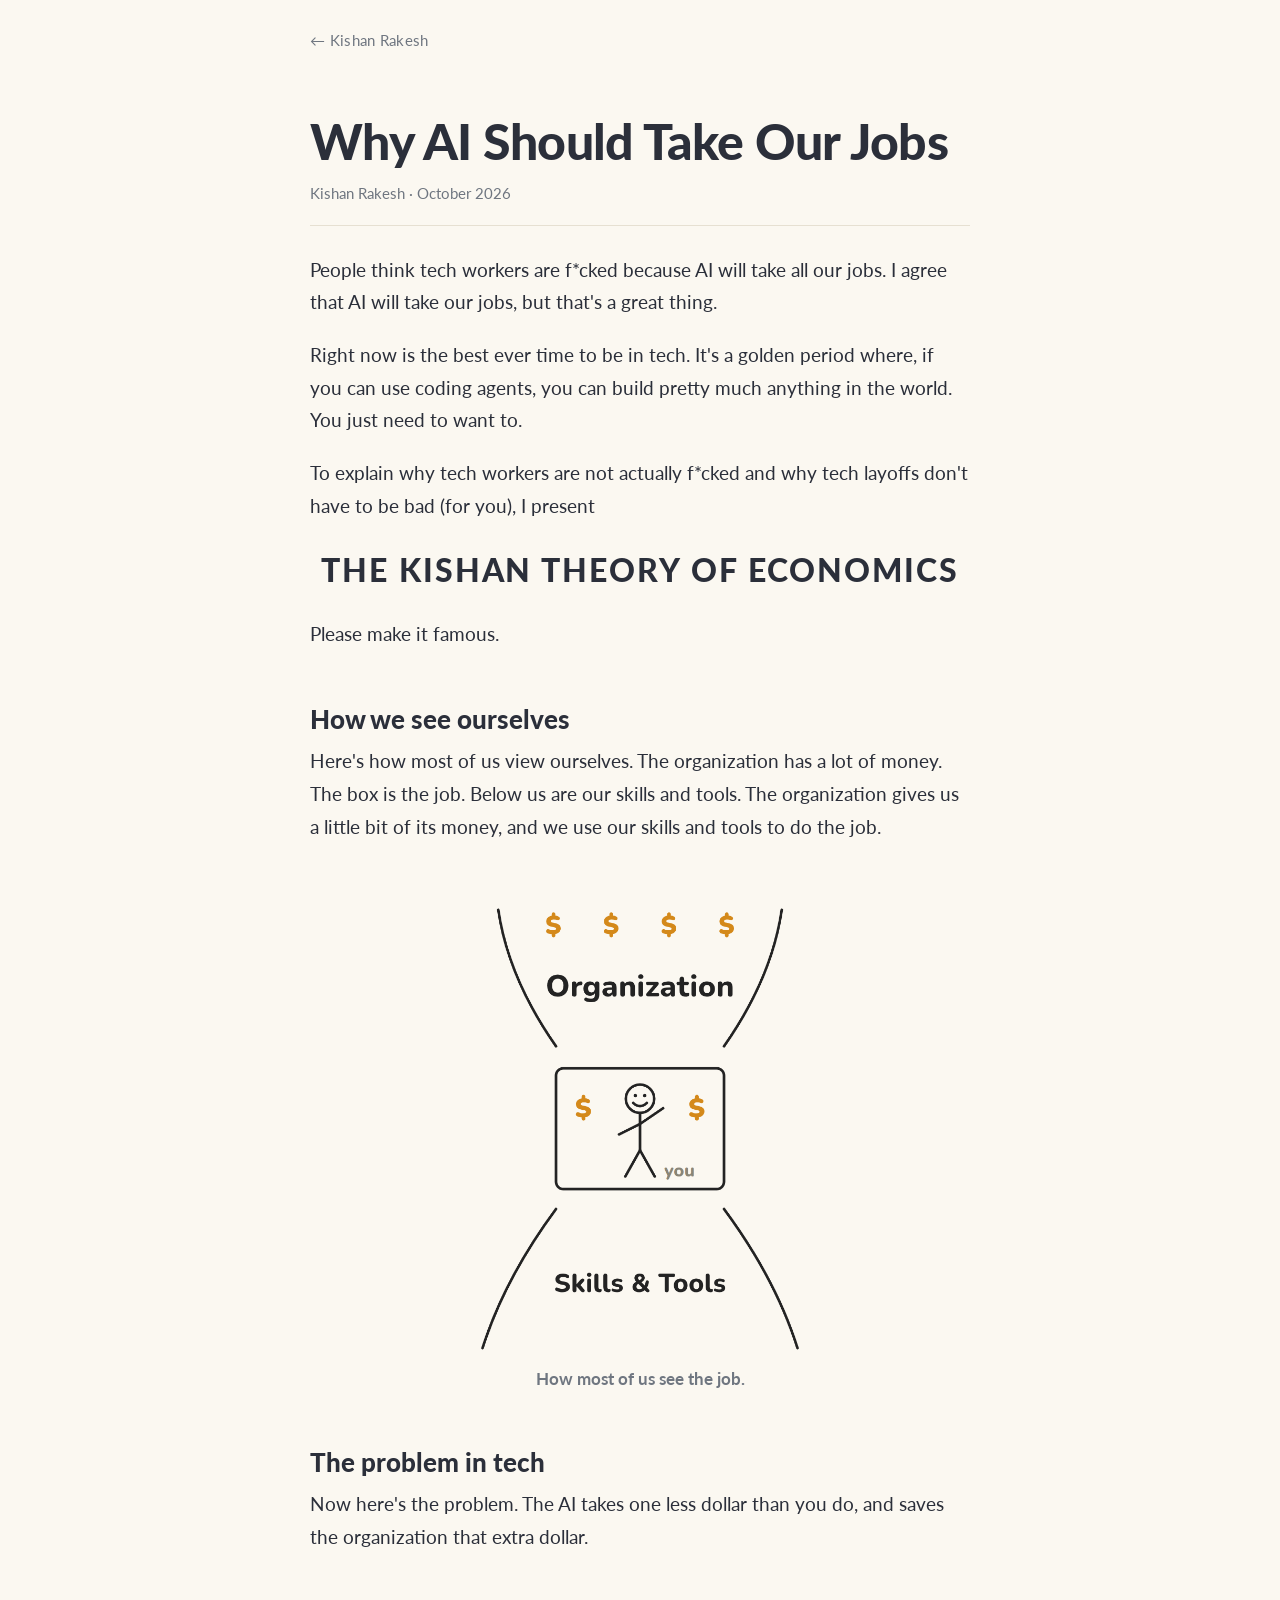
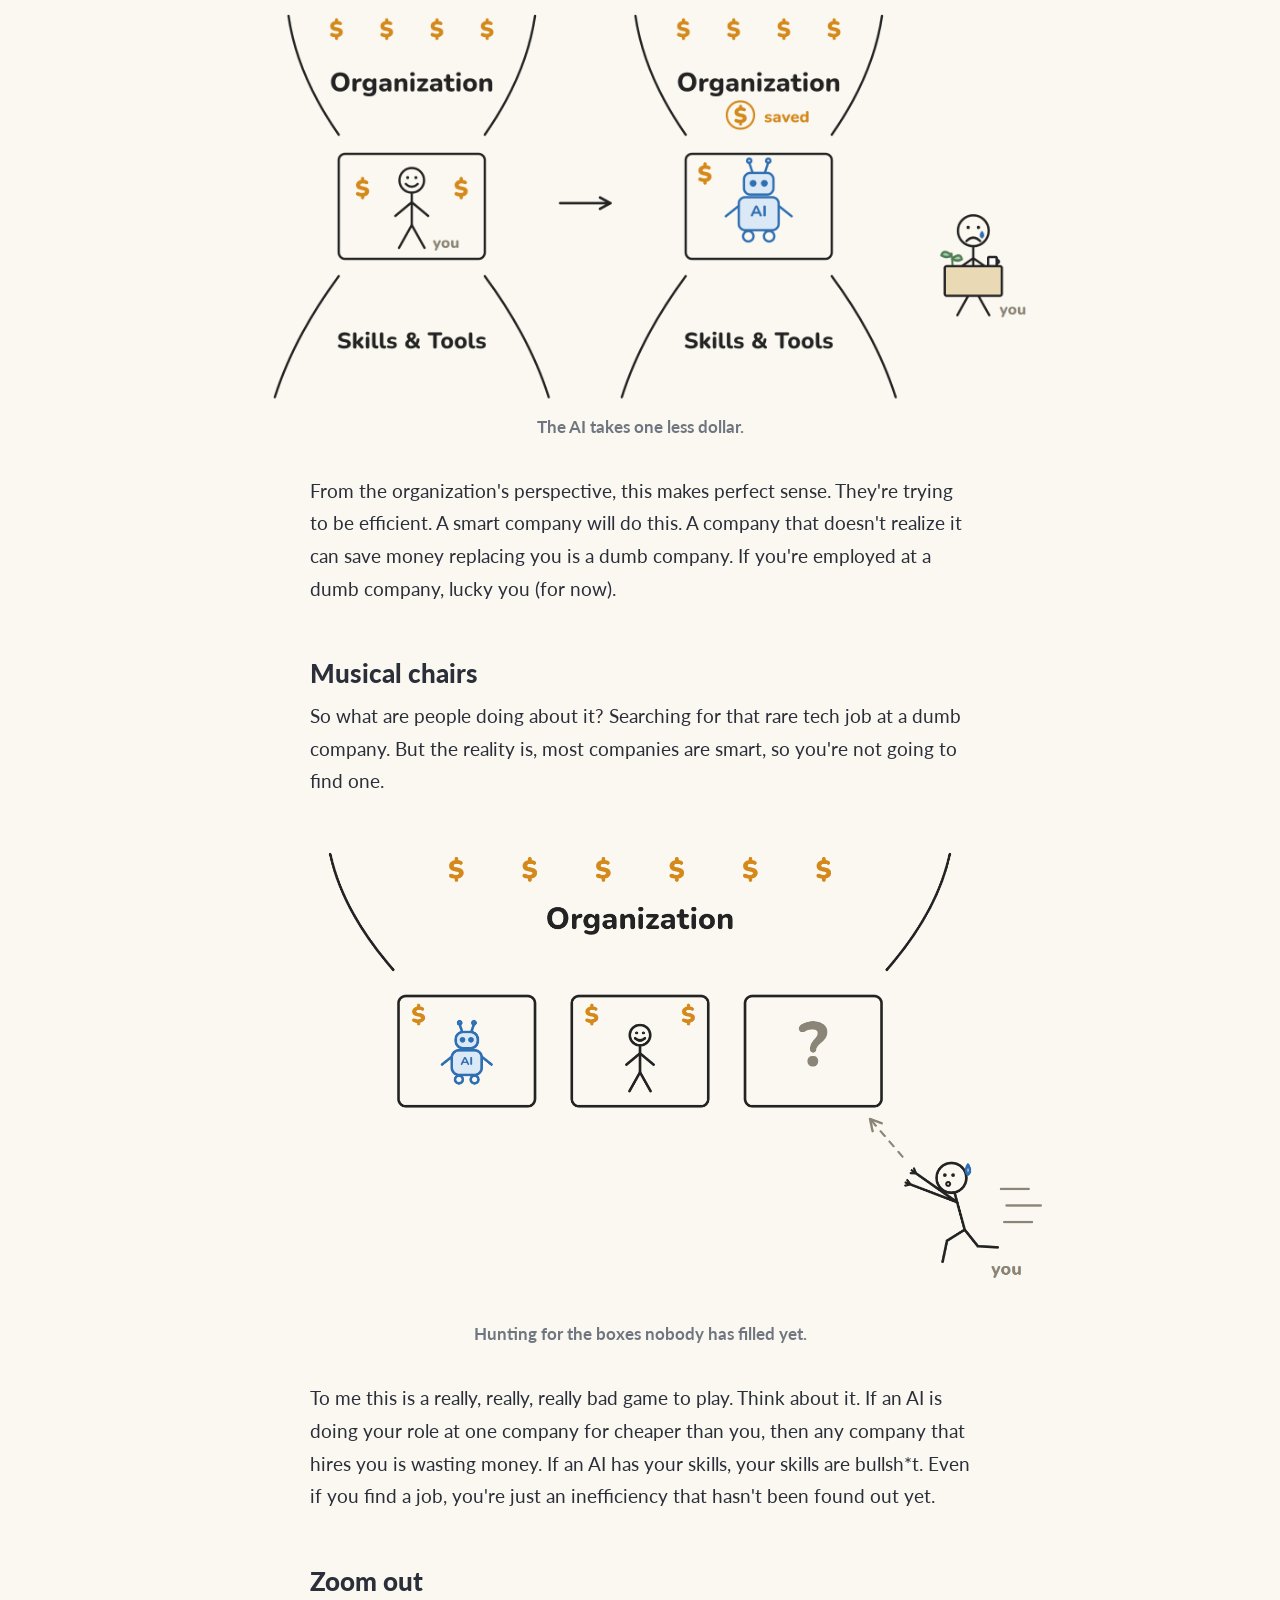
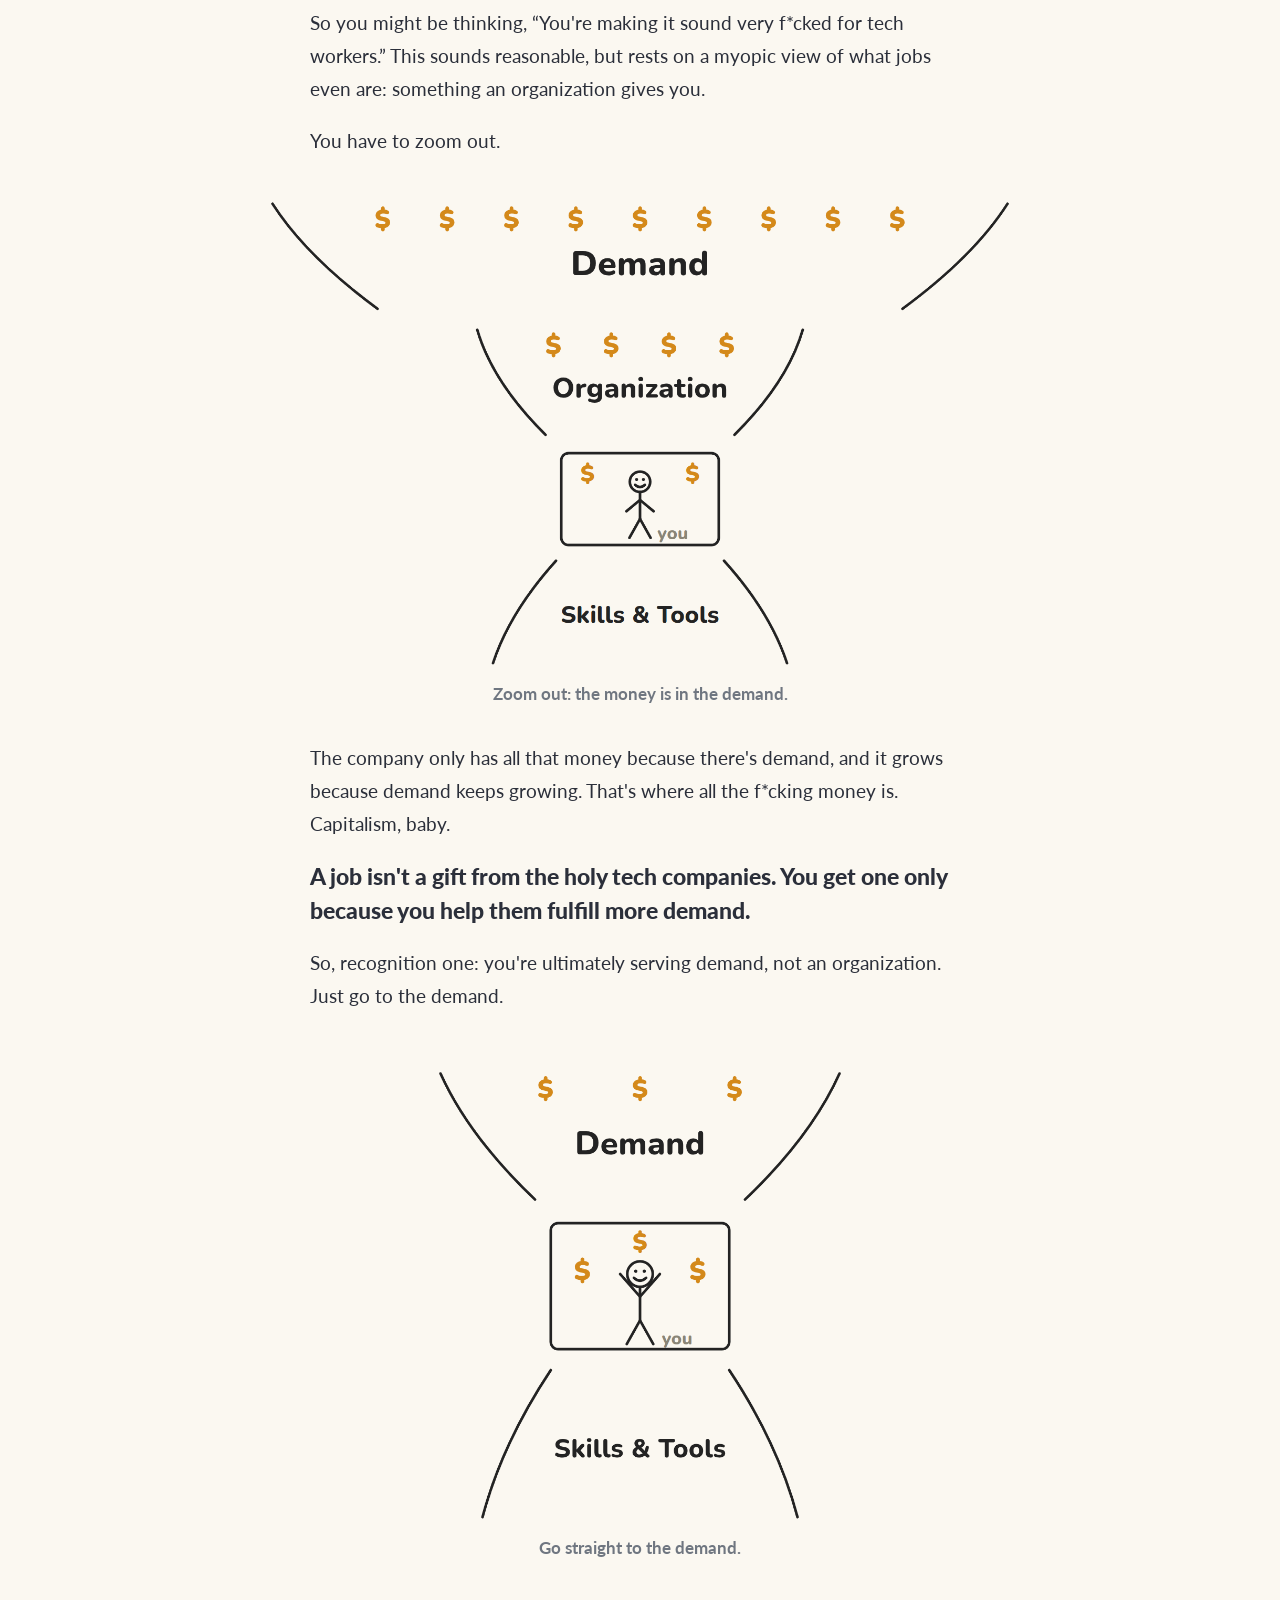
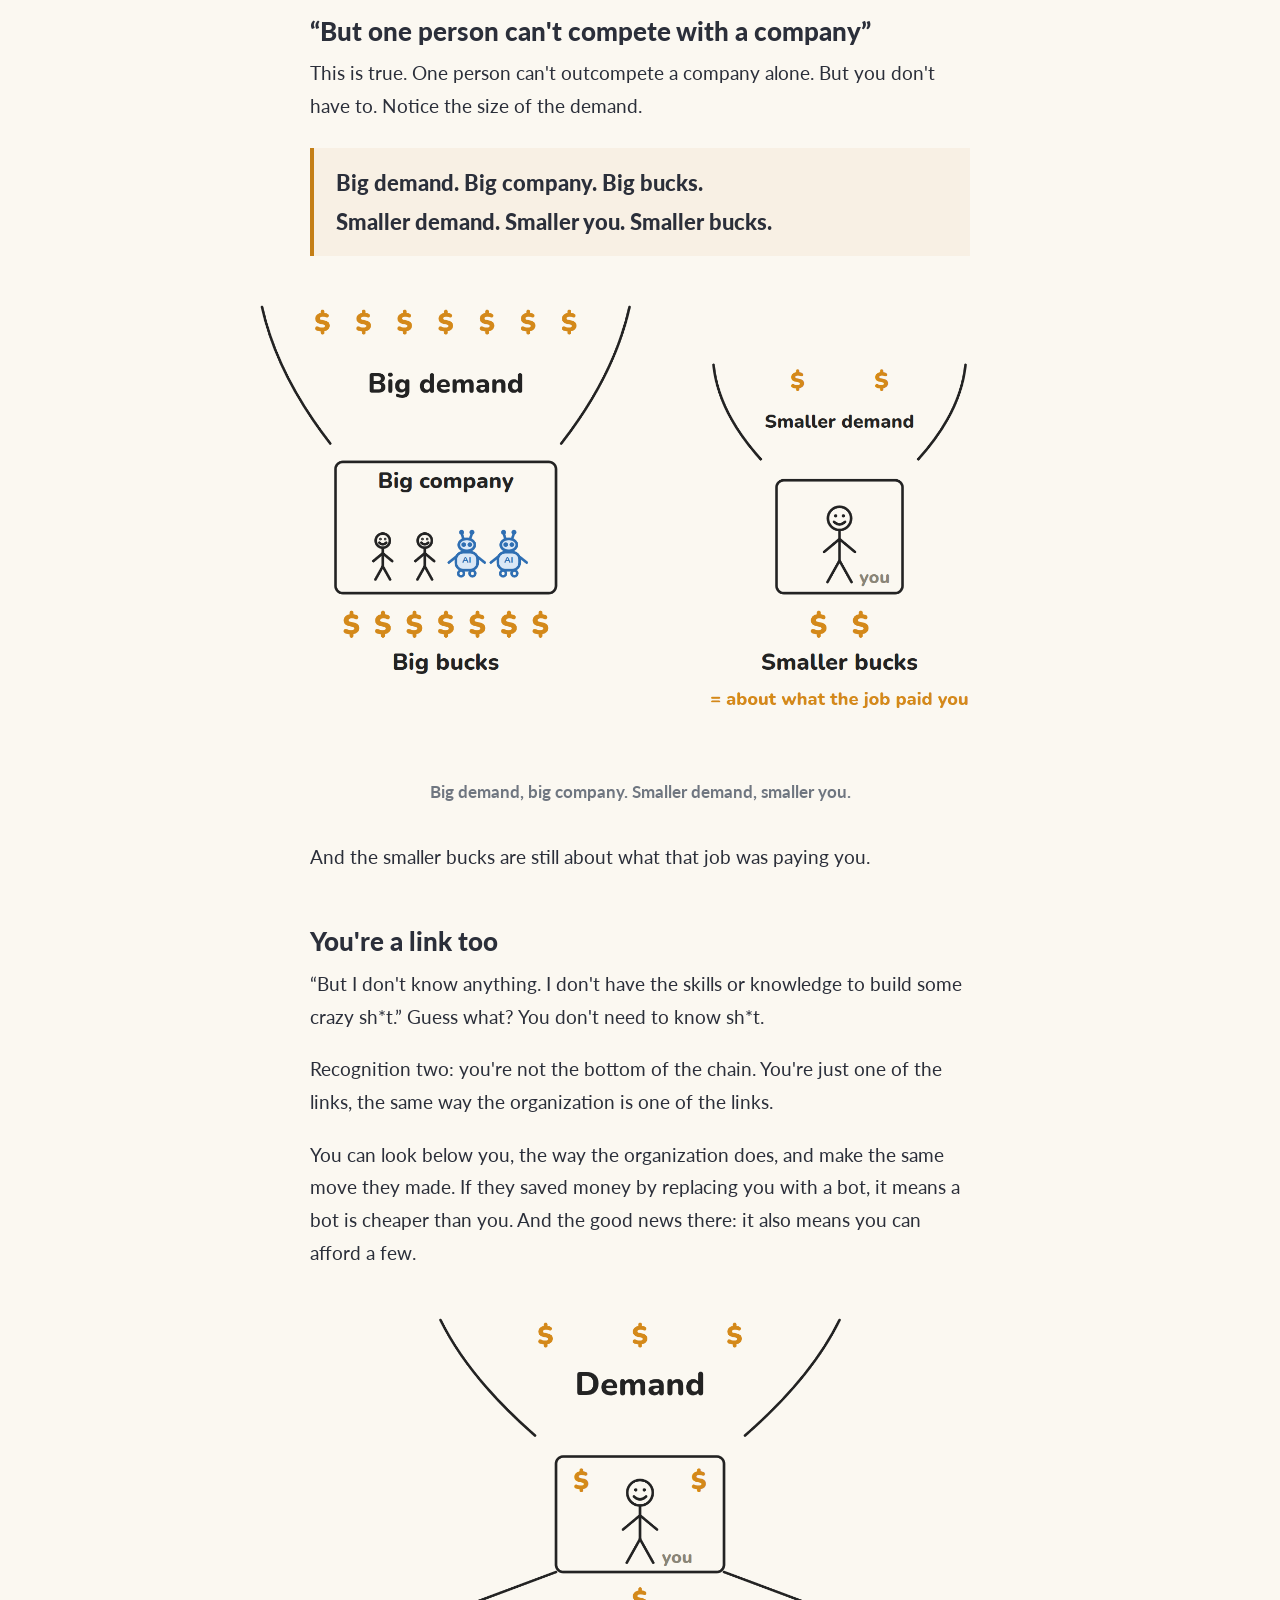
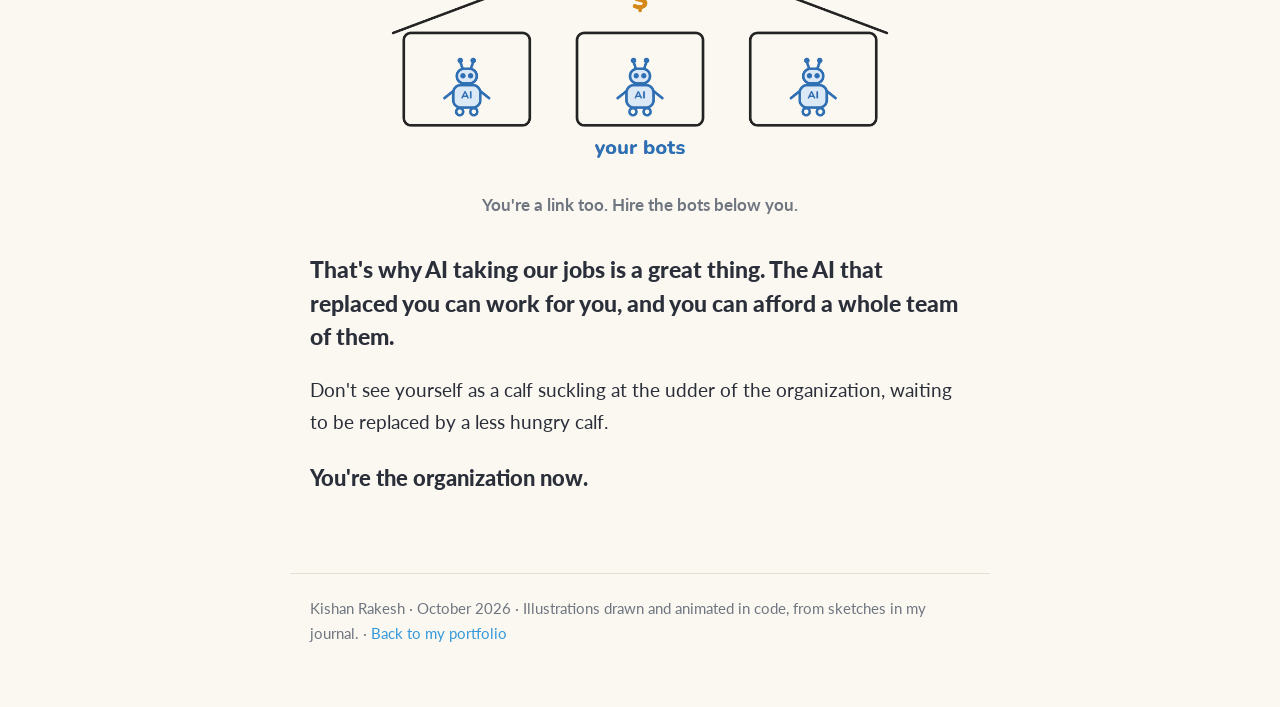
==== writing/why-ai-should-take-our-jobs/index.html @ b56585ed "Add essay: Why AI Should Take Our Jobs" ====
<!doctype html>
<html lang="en">
<head>
<meta charset="utf-8">
<meta name="viewport" content="width=device-width, initial-scale=1">
<title>Why AI Should Take Our Jobs | Kishan Rakesh</title>
<meta name="description" content="People think tech workers are f*cked because AI will take all our jobs. I agree that AI will take our jobs, but that's a great thing.">
<meta name="author" content="Kishan Rakesh">
<meta property="og:type" content="article">
<meta property="og:title" content="Why AI Should Take Our Jobs">
<meta property="og:description" content="People think tech workers are f*cked because AI will take all our jobs. I agree that AI will take our jobs, but that's a great thing.">
<meta property="og:url" content="https://kishanrakesh.github.io/portfolio/writing/why-ai-should-take-our-jobs/">
<meta property="og:image" content="https://kishanrakesh.github.io/portfolio/writing/why-ai-should-take-our-jobs/img/02-one-less-dollar.png">
<meta name="twitter:card" content="summary_large_image">
<link rel="icon" href="../../favicon.ico">
<link href="https://fonts.googleapis.com/css2?family=Lato:ital,wght@0,400;0,700;0,900;1,400&display=swap" rel="stylesheet">
<style>
  :root {
    --paper: #fbf8f1;
    --ink: #2b2f3a;
    --soft: #6f7680;
    --accent: #3498db;
    --rule: #e6e0d2;
    --money: #c47f17;
  }
  @media (prefers-color-scheme: dark) {
    :root { --paper: #1b1d22; --ink: #e8e6e1; --soft: #a3a8b0; --rule: #34373f; --accent: #6db8ec; --money: #e0a53c; }
    figure img, figure video { border-radius: 14px; }
  }
  * { box-sizing: border-box; }
  html { -webkit-text-size-adjust: 100%; }
  body {
    margin: 0; background: var(--paper); color: var(--ink);
    font-family: 'Lato', system-ui, -apple-system, 'Segoe UI', sans-serif;
    font-size: 19px; line-height: 1.72;
  }
  a { color: var(--accent); text-decoration: none; }
  a:hover { text-decoration: underline; }
  .top { max-width: 700px; margin: 0 auto; padding: 28px 20px 0; font-size: 15px; letter-spacing: 0.02em; }
  .top a { color: var(--soft); }
  article { max-width: 700px; margin: 0 auto; padding: 24px 20px 56px; }
  header.title { padding: 36px 0 18px; border-bottom: 1px solid var(--rule); margin-bottom: 28px; }
  h1 { font-weight: 900; font-size: clamp(34px, 6vw, 50px); line-height: 1.1; letter-spacing: -0.015em; margin: 0 0 12px; }
  .dek { font-size: 21px; color: var(--soft); margin: 0 0 14px; }
  .byline { font-size: 15px; color: var(--soft); margin: 0; }
  h2 { font-weight: 900; font-size: 26px; line-height: 1.25; margin: 52px 0 10px; }
  p { margin: 0 0 20px; }
  figure { margin: 30px -20px 34px; }
  figure img, figure video { display: block; width: 100%; height: auto; }
  figcaption { text-align: center; font-weight: 700; font-size: 17px; color: var(--soft); margin-top: 8px; padding: 0 20px; }
  .pair { margin: 26px 0 28px; padding: 18px 22px; border-left: 4px solid var(--money); background: rgba(196, 127, 23, 0.06); }
  .pair p { margin: 0; font-weight: 900; font-size: 22px; line-height: 1.5; }
  .pair p + p { margin-top: 6px; }
  .pull { font-weight: 900; font-size: 23px; line-height: 1.45; }
  .end { font-weight: 900; font-size: 22px; }
  .theory { font-weight: 900; font-size: clamp(24px, 4.6vw, 32px); letter-spacing: 0.06em; text-align: center; line-height: 1.25; margin: 28px 0; }
  footer { max-width: 700px; margin: 0 auto; padding: 22px 20px 60px; border-top: 1px solid var(--rule); font-size: 15px; color: var(--soft); }
  @media (min-width: 900px) { figure { margin-left: -90px; margin-right: -90px; } }
</style>
</head>
<body>
<nav class="top"><a href="../../">&larr; Kishan Rakesh</a></nav>
<article>
  <header class="title">
    <h1>Why AI Should Take Our Jobs</h1>
    <p class="byline">Kishan Rakesh &middot; October 2026</p>
  </header>

  <p>People think tech workers are f*cked because AI will take all our jobs. I agree that AI will take our jobs, but that's a great thing.</p>
  <p>Right now is the best ever time to be in tech. It's a golden period where, if you can use coding agents, you can build pretty much anything in the world. You just need to want to.</p>
  <p>To explain why tech workers are not actually f*cked and why tech layoffs don't have to be bad (for you), I present</p>
  <p class="theory">THE KISHAN THEORY OF ECONOMICS</p>
  <p>Please make it famous.</p>

  <h2>How we see ourselves</h2>
  <p>Here's how most of us view ourselves. The organization has a lot of money. The box is the job. Below us are our skills and tools. The organization gives us a little bit of its money, and we use our skills and tools to do the job.</p>
  <figure>
    <div class="anim" role="img" aria-label="A funnel labelled Organization, full of dollar signs, narrows down into a box where a smiling stick figure labelled you stands. Two dollars drop from the organization into the box, and you wave hello. Below the box, a funnel labelled Skills and Tools."><video src="img/01-how-we-see-the-job.mp4" poster="img/01-how-we-see-the-job.png" width="1600" height="920" muted loop playsinline preload="none" aria-hidden="true"></video></div>
    <figcaption>How most of us see the job.</figcaption>
  </figure>

  <h2>The problem in tech</h2>
  <p>Now here's the problem. The AI takes one less dollar than you do, and saves the organization that extra dollar.</p>
  <figure>
    <div class="anim" role="img" aria-label="Two side-by-side versions of the same picture. On the left, you sit in the job box with two dollars. On the right, a blue robot labelled AI drops into the box and bumps you out. You end up outside, sad, holding a cardboard box of your desk stuff with a plant and a mug. One of the two dollars flies up to the organization and gets circled, labelled saved, and a tear rolls down your cheek."><video src="img/02-one-less-dollar.mp4" poster="img/02-one-less-dollar.png" width="1840" height="920" muted loop playsinline preload="none" aria-hidden="true"></video></div>
    <figcaption>The AI takes one less dollar.</figcaption>
  </figure>
  <p>From the organization's perspective, this makes perfect sense. They're trying to be efficient. A smart company will do this. A company that doesn't realize it can save money replacing you is a dumb company. If you're employed at a dumb company, lucky you (for now).</p>

  <h2>Musical chairs</h2>
  <p>So what are people doing about it? Searching for that rare tech job at a dumb company. But the reality is, most companies are smart, so you're not going to find one.</p>
  <figure>
    <div class="anim" role="img" aria-label="Under one wide Organization funnel sit three job boxes: one holds a robot, one holds a person, and one is empty with a question mark. A sweating stick figure labelled you sprints in and lunges for the empty box with both arms out, but a robot drops into it first, and you deflate."><video src="img/03-hunting-for-empty-boxes.mp4" poster="img/03-hunting-for-empty-boxes.png" width="1600" height="920" muted loop playsinline preload="none" aria-hidden="true"></video></div>
    <figcaption>Hunting for the boxes nobody has filled yet.</figcaption>
  </figure>
  <p>To me this is a really, really, really bad game to play. Think about it. If an AI is doing your role at one company for cheaper than you, then any company that hires you is wasting money. If an AI has your skills, your skills are bullsh*t. Even if you find a job, you're just an inefficiency that hasn't been found out yet.</p>

  <h2>Zoom out</h2>
  <p>So you might be thinking, &ldquo;You're making it sound very f*cked for tech workers.&rdquo; This sounds reasonable, but rests on a myopic view of what jobs even are: something an organization gives you.</p>
  <p>You have to zoom out.</p>
  <figure>
    <div class="anim" role="img" aria-label="It starts on the familiar picture: the Organization funnel, you in your job box, Skills and Tools below. Then it zooms out to reveal a much wider funnel labelled Demand, overflowing with dollar signs, above the Organization."><video src="img/04-zoom-out-to-demand.mp4" poster="img/04-zoom-out-to-demand.png" width="1600" height="920" muted loop playsinline preload="none" aria-hidden="true"></video></div>
    <figcaption>Zoom out: the money is in the demand.</figcaption>
  </figure>
  <p>The company only has all that money because there's demand, and it grows because demand keeps growing. That's where all the f*cking money is. Capitalism, baby.</p>
  <p class="pull">A job isn't a gift from the holy tech companies. You get one only because you help them fulfill more demand.</p>
  <p>So, recognition one: you're ultimately serving demand, not an organization. Just go to the demand.</p>
  <figure>
    <div class="anim" role="img" aria-label="Demand pours into the Organization, which pays you two dollars in your box. The Organization slides away and takes those two dollars with it. Your box rises to sit directly under Demand, three dollars drop straight in, and you cheer with both arms up. Skills and Tools sit below."><video src="img/05-go-to-the-demand.mp4" poster="img/05-go-to-the-demand.png" width="1600" height="920" muted loop playsinline preload="none" aria-hidden="true"></video></div>
    <figcaption>Go straight to the demand.</figcaption>
  </figure>

  <h2>&ldquo;But one person can't compete with a company&rdquo;</h2>
  <p>This is true. One person can't outcompete a company alone. But you don't have to. Notice the size of the demand.</p>
  <div class="pair">
    <p>Big demand. Big company. Big bucks.</p>
    <p>Smaller demand. Smaller you. Smaller bucks.</p>
  </div>
  <figure>
    <div class="anim" role="img" aria-label="Built up beat by beat. On the left, a big Demand funnel feeds a box labelled Big company, which fills with two people and two robots; then seven dollar signs appear below it, labelled Big bucks. On the right, a smaller funnel labelled Smaller demand feeds a small box where you appear; then two dollar signs, labelled Smaller bucks, about what the job paid you."><video src="img/06-big-vs-small.mp4" poster="img/06-big-vs-small.png" width="1600" height="920" muted loop playsinline preload="none" aria-hidden="true"></video></div>
    <figcaption>Big demand, big company. Smaller demand, smaller you.</figcaption>
  </figure>
  <p>And the smaller bucks are still about what that job was paying you.</p>

  <h2>You're a link too</h2>
  <p>&ldquo;But I don't know anything. I don't have the skills or knowledge to build some crazy sh*t.&rdquo; Guess what? You don't need to know sh*t.</p>
  <p>Recognition two: you're not the bottom of the chain. You're just one of the links, the same way the organization is one of the links.</p>
  <p>You can look below you, the way the organization does, and make the same move they made. If they saved money by replacing you with a bot, it means a bot is cheaper than you. And the good news there: it also means you can afford a few.</p>
  <figure>
    <div class="anim" role="img" aria-label="A Demand funnel feeds your box, where you have three dollars. Lines grow down from your box to three new boxes, a blue robot drops into each one, and one of your three dollars goes down to them. They are labelled your bots."><video src="img/07-hire-below-you.mp4" poster="img/07-hire-below-you.png" width="1600" height="920" muted loop playsinline preload="none" aria-hidden="true"></video></div>
    <figcaption>You're a link too. Hire the bots below you.</figcaption>
  </figure>
  <p class="pull">That's why AI taking our jobs is a great thing. The AI that replaced you can work for you, and you can afford a whole team of them.</p>
  <p>Don't see yourself as a calf suckling at the udder of the organization, waiting to be replaced by a less hungry calf.</p>
  <p class="end">You're the organization now.</p>
</article>
<footer>
  Kishan Rakesh &middot; October 2026 &middot; Illustrations drawn and animated in code, from sketches in my journal. &middot; <a href="../../">Back to my portfolio</a>
</footer>
<script>
  // The drawings are short silent loops: each plays while it's on screen and pauses when it leaves.
  // With "reduce motion" set, JavaScript off, or autoplay blocked (iPhone Low Power Mode), the still drawing shows instead.
  (function () {
    if (!('IntersectionObserver' in window) || matchMedia('(prefers-reduced-motion: reduce)').matches) return;
    var io = new IntersectionObserver(function (entries) {
      entries.forEach(function (e) {
        var v = e.target;
        if (e.isIntersecting) { var p = v.play(); if (p && p.catch) p.catch(function () {}); }
        else v.pause();
      });
    }, { threshold: 0.5 });
    document.querySelectorAll('figure video').forEach(function (v) { v.preload = 'auto'; io.observe(v); });
  })();
</script>
</body>
</html>
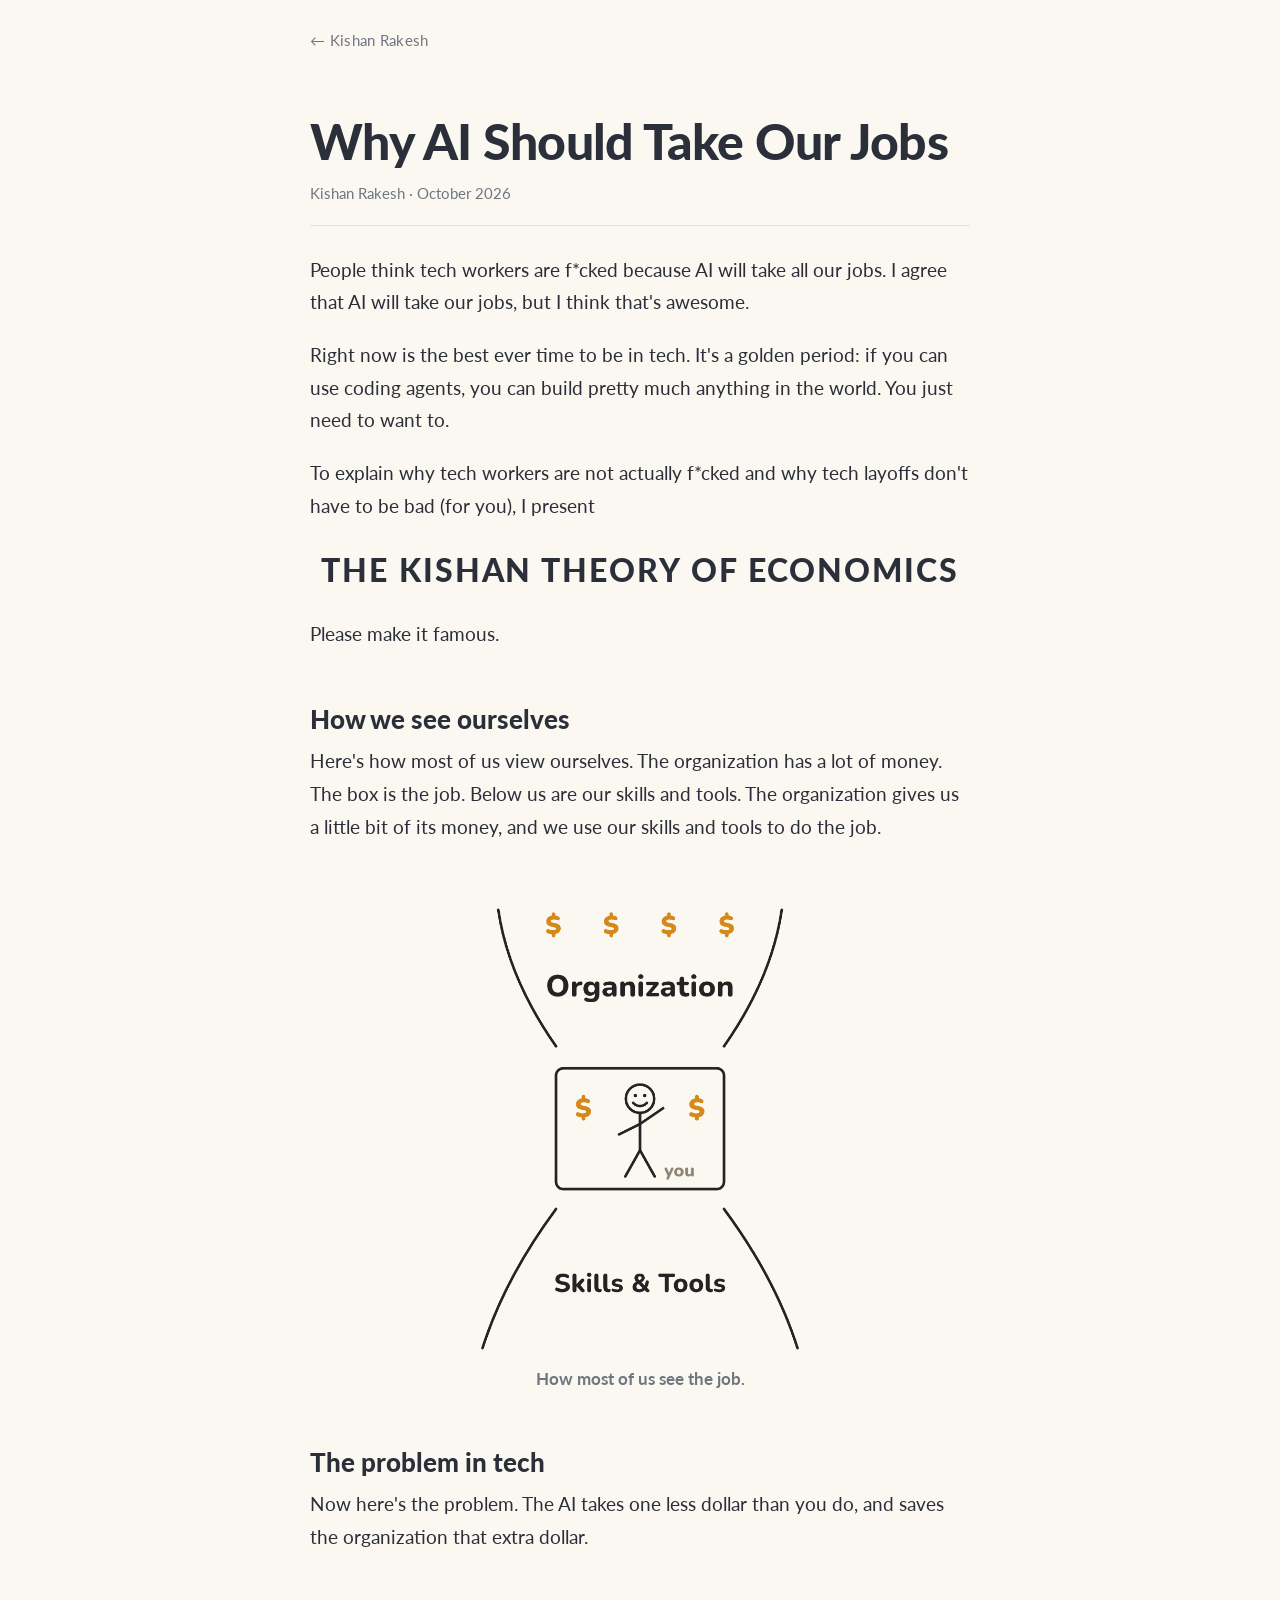
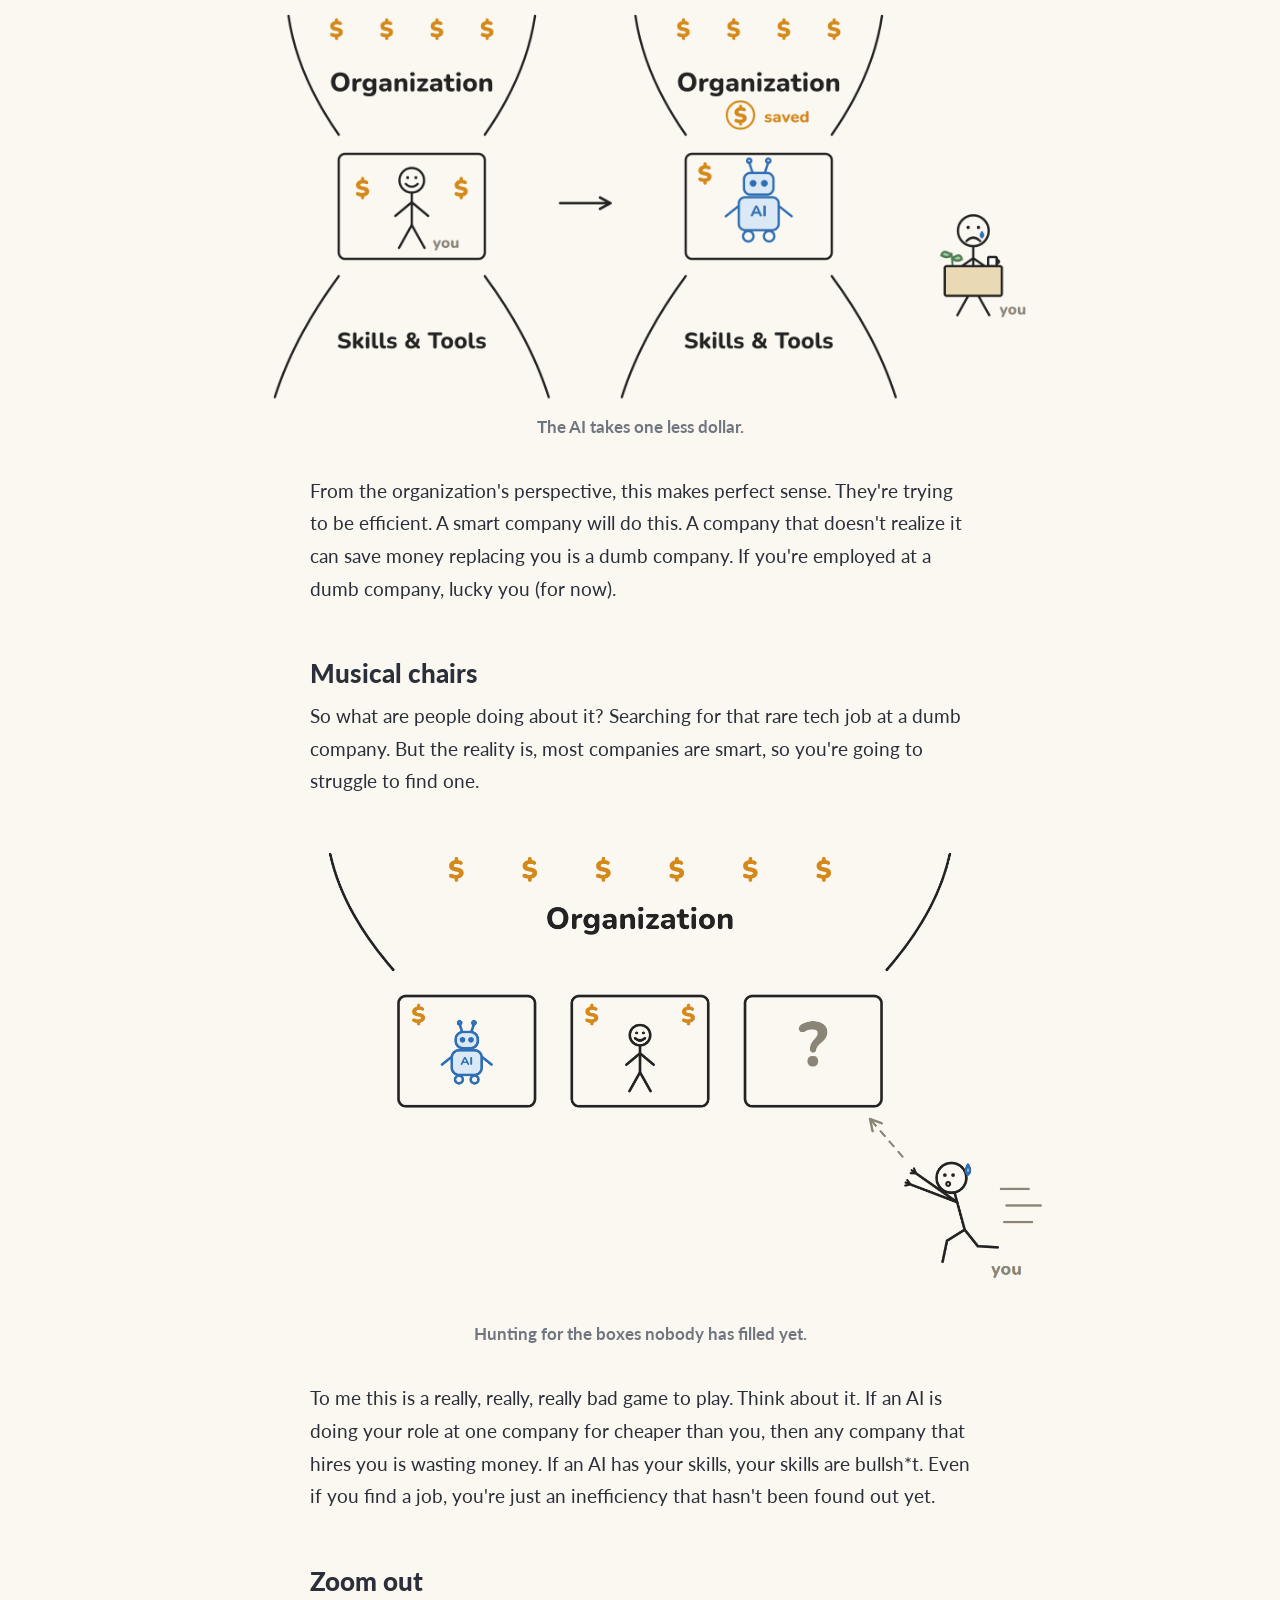
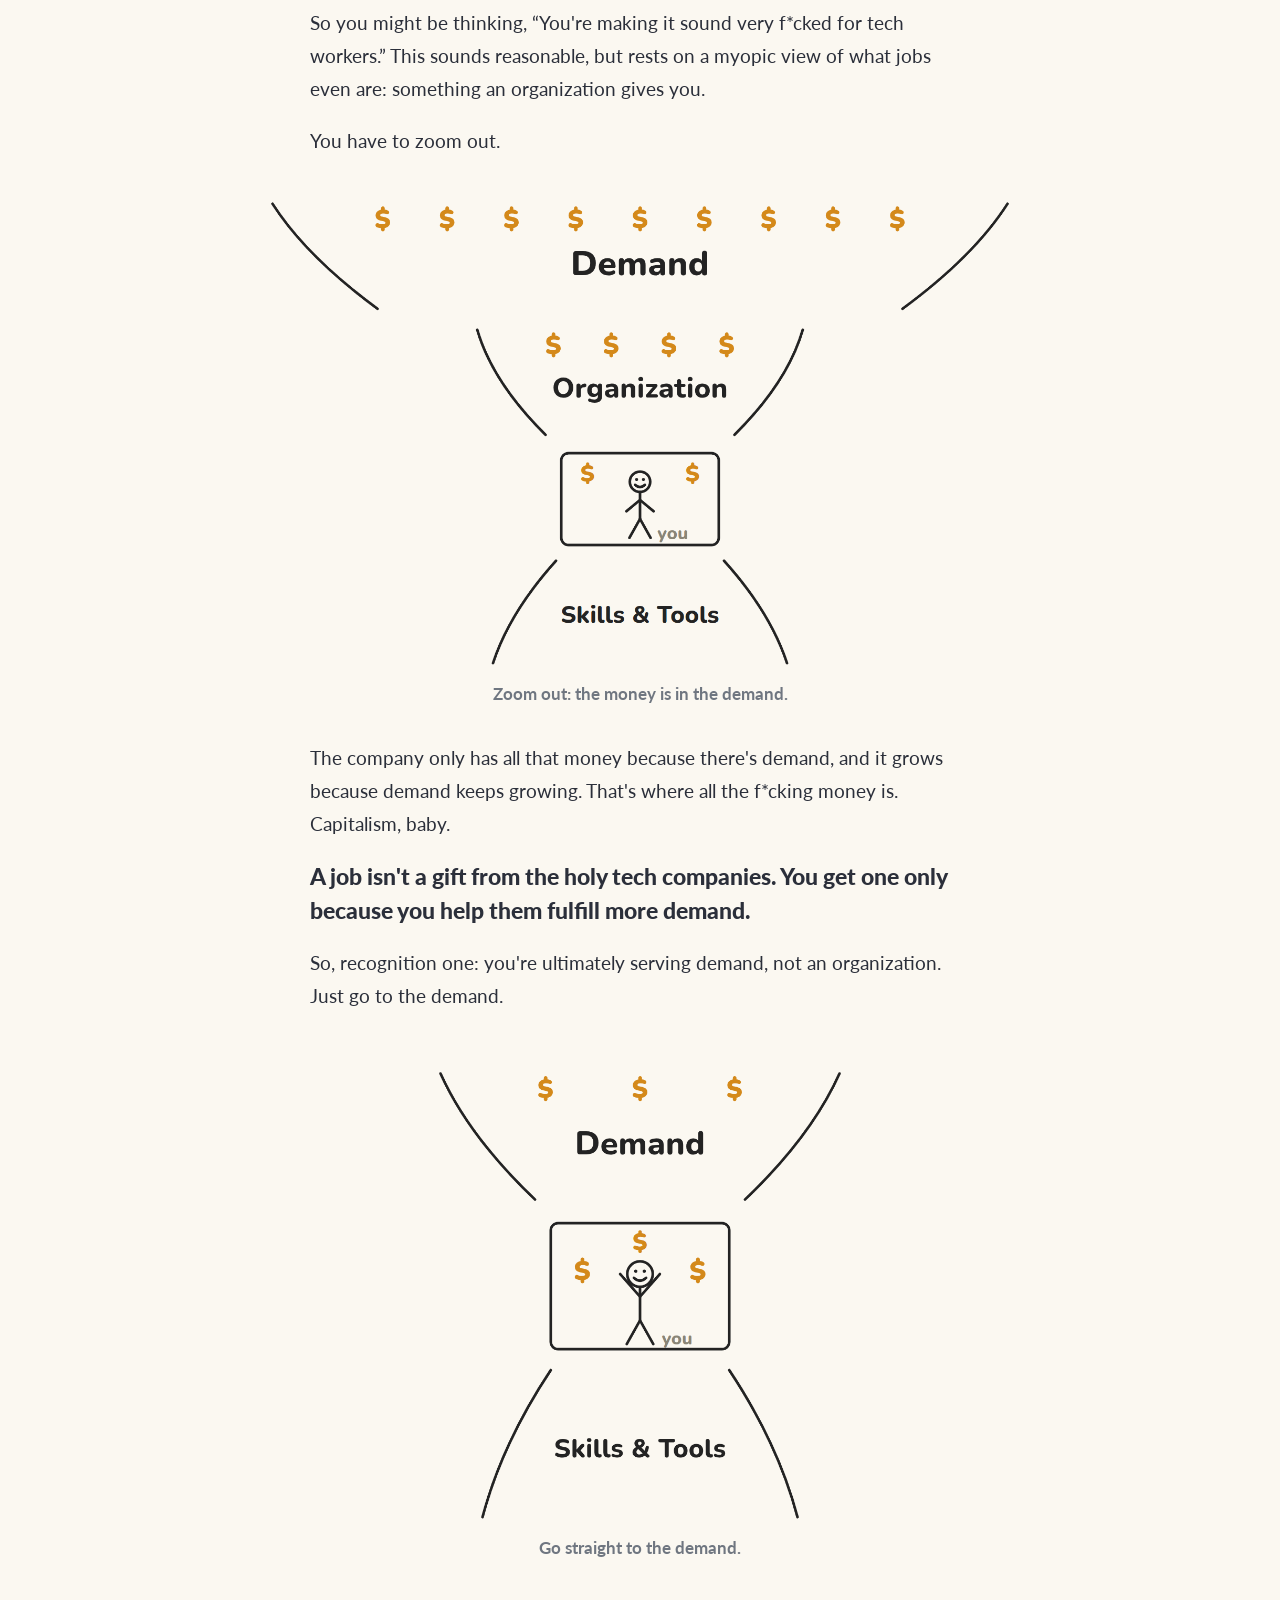
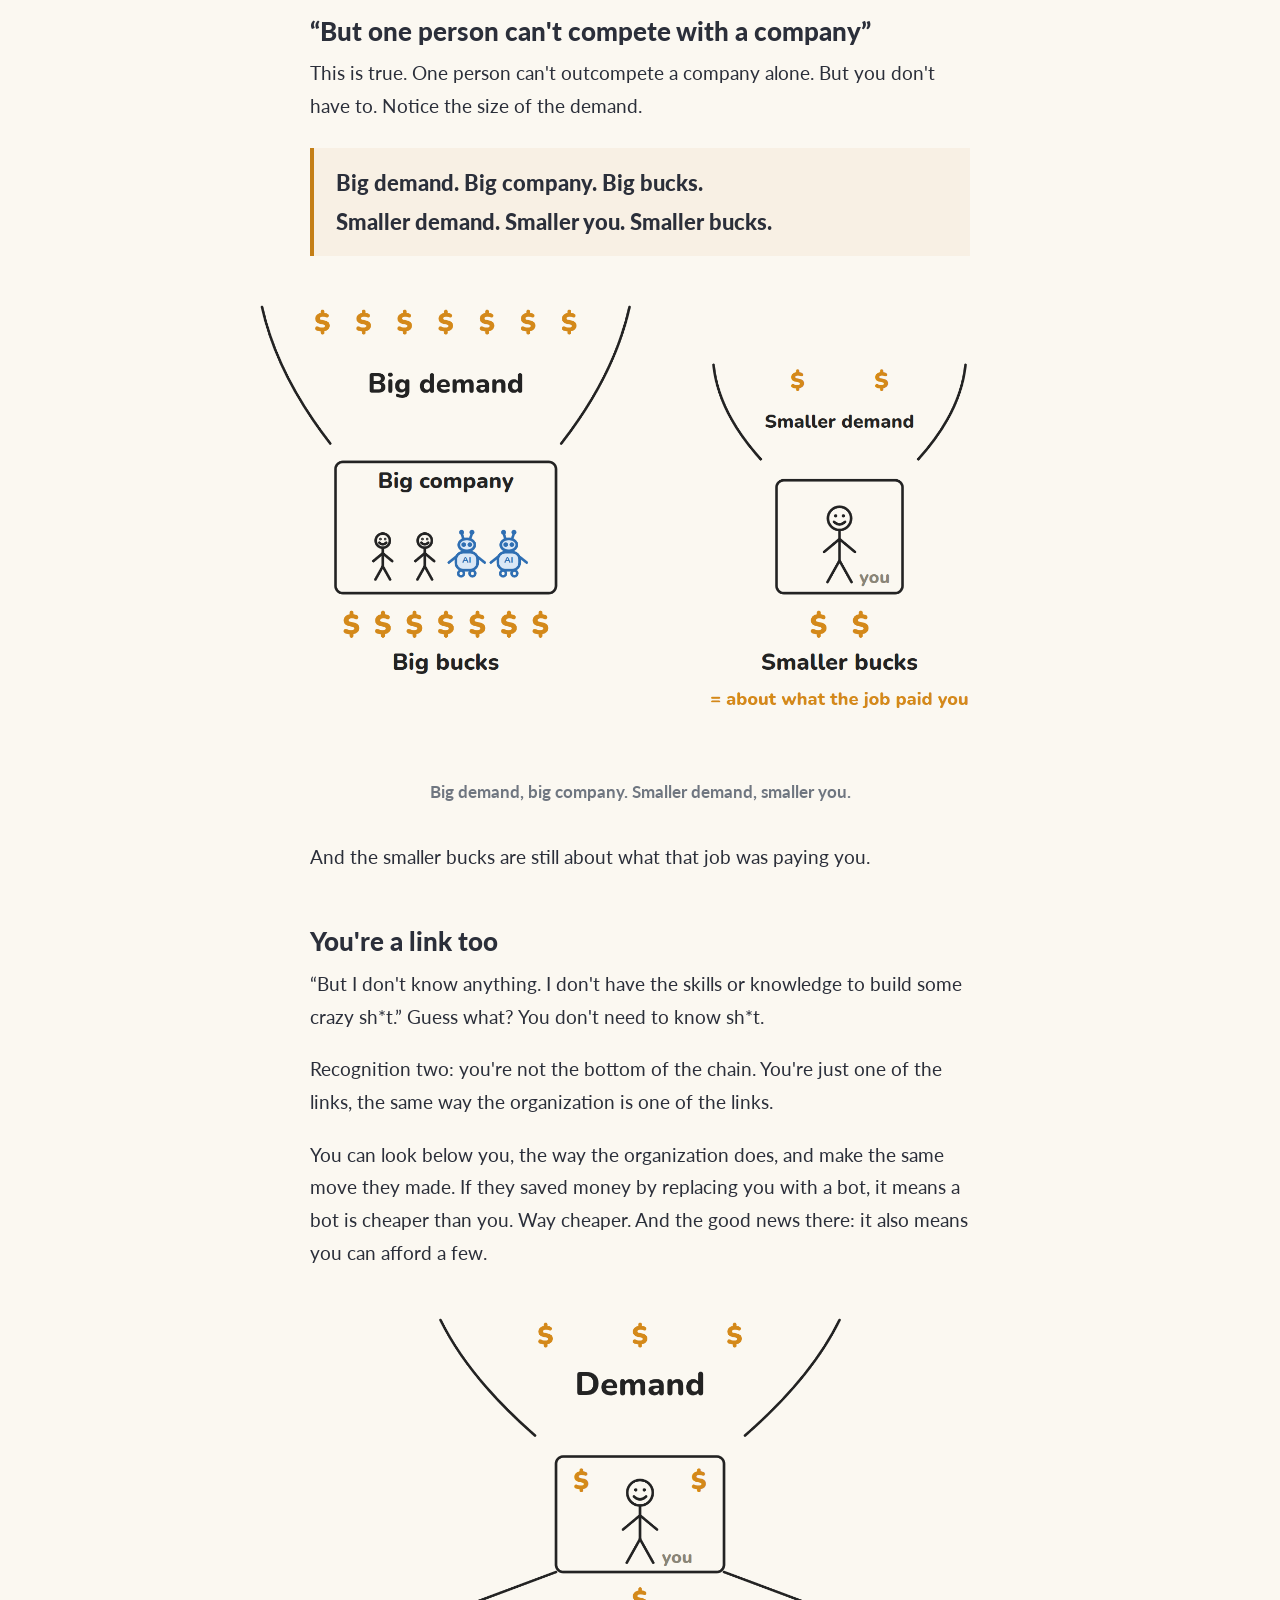
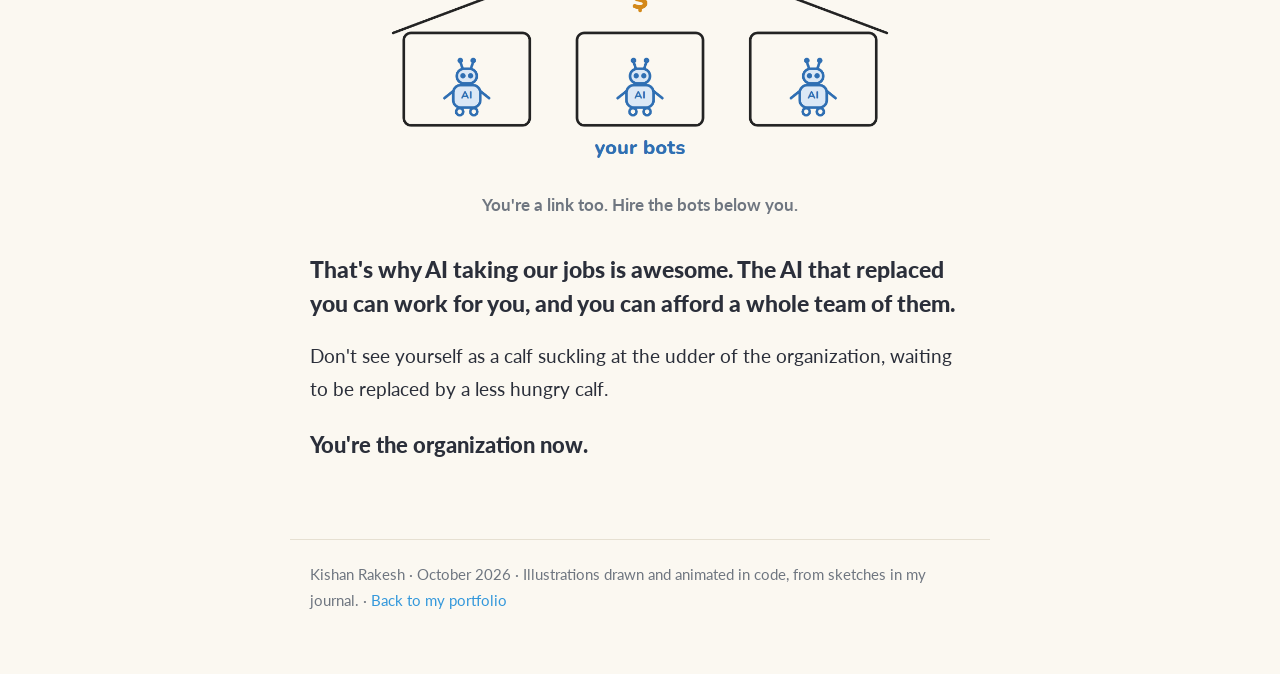
==== commit b327c03e: "Essay: wording tweaks" ====
--- a/writing/why-ai-should-take-our-jobs/index.html
+++ b/writing/why-ai-should-take-our-jobs/index.html
@@ -4,11 +4,11 @@
 <meta charset="utf-8">
 <meta name="viewport" content="width=device-width, initial-scale=1">
 <title>Why AI Should Take Our Jobs | Kishan Rakesh</title>
-<meta name="description" content="People think tech workers are f*cked because AI will take all our jobs. I agree that AI will take our jobs, but that's a great thing.">
+<meta name="description" content="People think tech workers are f*cked because AI will take all our jobs. I agree that AI will take our jobs, but I think that's awesome.">
 <meta name="author" content="Kishan Rakesh">
 <meta property="og:type" content="article">
 <meta property="og:title" content="Why AI Should Take Our Jobs">
-<meta property="og:description" content="People think tech workers are f*cked because AI will take all our jobs. I agree that AI will take our jobs, but that's a great thing.">
+<meta property="og:description" content="People think tech workers are f*cked because AI will take all our jobs. I agree that AI will take our jobs, but I think that's awesome.">
 <meta property="og:url" content="https://kishanrakesh.github.io/portfolio/writing/why-ai-should-take-our-jobs/">
 <meta property="og:image" content="https://kishanrakesh.github.io/portfolio/writing/why-ai-should-take-our-jobs/img/02-one-less-dollar.png">
 <meta name="twitter:card" content="summary_large_image">
@@ -66,8 +66,8 @@
     <p class="byline">Kishan Rakesh &middot; October 2026</p>
   </header>
 
-  <p>People think tech workers are f*cked because AI will take all our jobs. I agree that AI will take our jobs, but that's a great thing.</p>
-  <p>Right now is the best ever time to be in tech. It's a golden period where, if you can use coding agents, you can build pretty much anything in the world. You just need to want to.</p>
+  <p>People think tech workers are f*cked because AI will take all our jobs. I agree that AI will take our jobs, but I think that's awesome.</p>
+  <p>Right now is the best ever time to be in tech. It's a golden period: if you can use coding agents, you can build pretty much anything in the world. You just need to want to.</p>
   <p>To explain why tech workers are not actually f*cked and why tech layoffs don't have to be bad (for you), I present</p>
   <p class="theory">THE KISHAN THEORY OF ECONOMICS</p>
   <p>Please make it famous.</p>
@@ -88,7 +88,7 @@
   <p>From the organization's perspective, this makes perfect sense. They're trying to be efficient. A smart company will do this. A company that doesn't realize it can save money replacing you is a dumb company. If you're employed at a dumb company, lucky you (for now).</p>
 
   <h2>Musical chairs</h2>
-  <p>So what are people doing about it? Searching for that rare tech job at a dumb company. But the reality is, most companies are smart, so you're not going to find one.</p>
+  <p>So what are people doing about it? Searching for that rare tech job at a dumb company. But the reality is, most companies are smart, so you're going to struggle to find one.</p>
   <figure>
     <div class="anim" role="img" aria-label="Under one wide Organization funnel sit three job boxes: one holds a robot, one holds a person, and one is empty with a question mark. A sweating stick figure labelled you sprints in and lunges for the empty box with both arms out, but a robot drops into it first, and you deflate."><video src="img/03-hunting-for-empty-boxes.mp4" poster="img/03-hunting-for-empty-boxes.png" width="1600" height="920" muted loop playsinline preload="none" aria-hidden="true"></video></div>
     <figcaption>Hunting for the boxes nobody has filled yet.</figcaption>
@@ -125,12 +125,12 @@
   <h2>You're a link too</h2>
   <p>&ldquo;But I don't know anything. I don't have the skills or knowledge to build some crazy sh*t.&rdquo; Guess what? You don't need to know sh*t.</p>
   <p>Recognition two: you're not the bottom of the chain. You're just one of the links, the same way the organization is one of the links.</p>
-  <p>You can look below you, the way the organization does, and make the same move they made. If they saved money by replacing you with a bot, it means a bot is cheaper than you. And the good news there: it also means you can afford a few.</p>
+  <p>You can look below you, the way the organization does, and make the same move they made. If they saved money by replacing you with a bot, it means a bot is cheaper than you. Way cheaper. And the good news there: it also means you can afford a few.</p>
   <figure>
     <div class="anim" role="img" aria-label="A Demand funnel feeds your box, where you have three dollars. Lines grow down from your box to three new boxes, a blue robot drops into each one, and one of your three dollars goes down to them. They are labelled your bots."><video src="img/07-hire-below-you.mp4" poster="img/07-hire-below-you.png" width="1600" height="920" muted loop playsinline preload="none" aria-hidden="true"></video></div>
     <figcaption>You're a link too. Hire the bots below you.</figcaption>
   </figure>
-  <p class="pull">That's why AI taking our jobs is a great thing. The AI that replaced you can work for you, and you can afford a whole team of them.</p>
+  <p class="pull">That's why AI taking our jobs is awesome. The AI that replaced you can work for you, and you can afford a whole team of them.</p>
   <p>Don't see yourself as a calf suckling at the udder of the organization, waiting to be replaced by a less hungry calf.</p>
   <p class="end">You're the organization now.</p>
 </article>
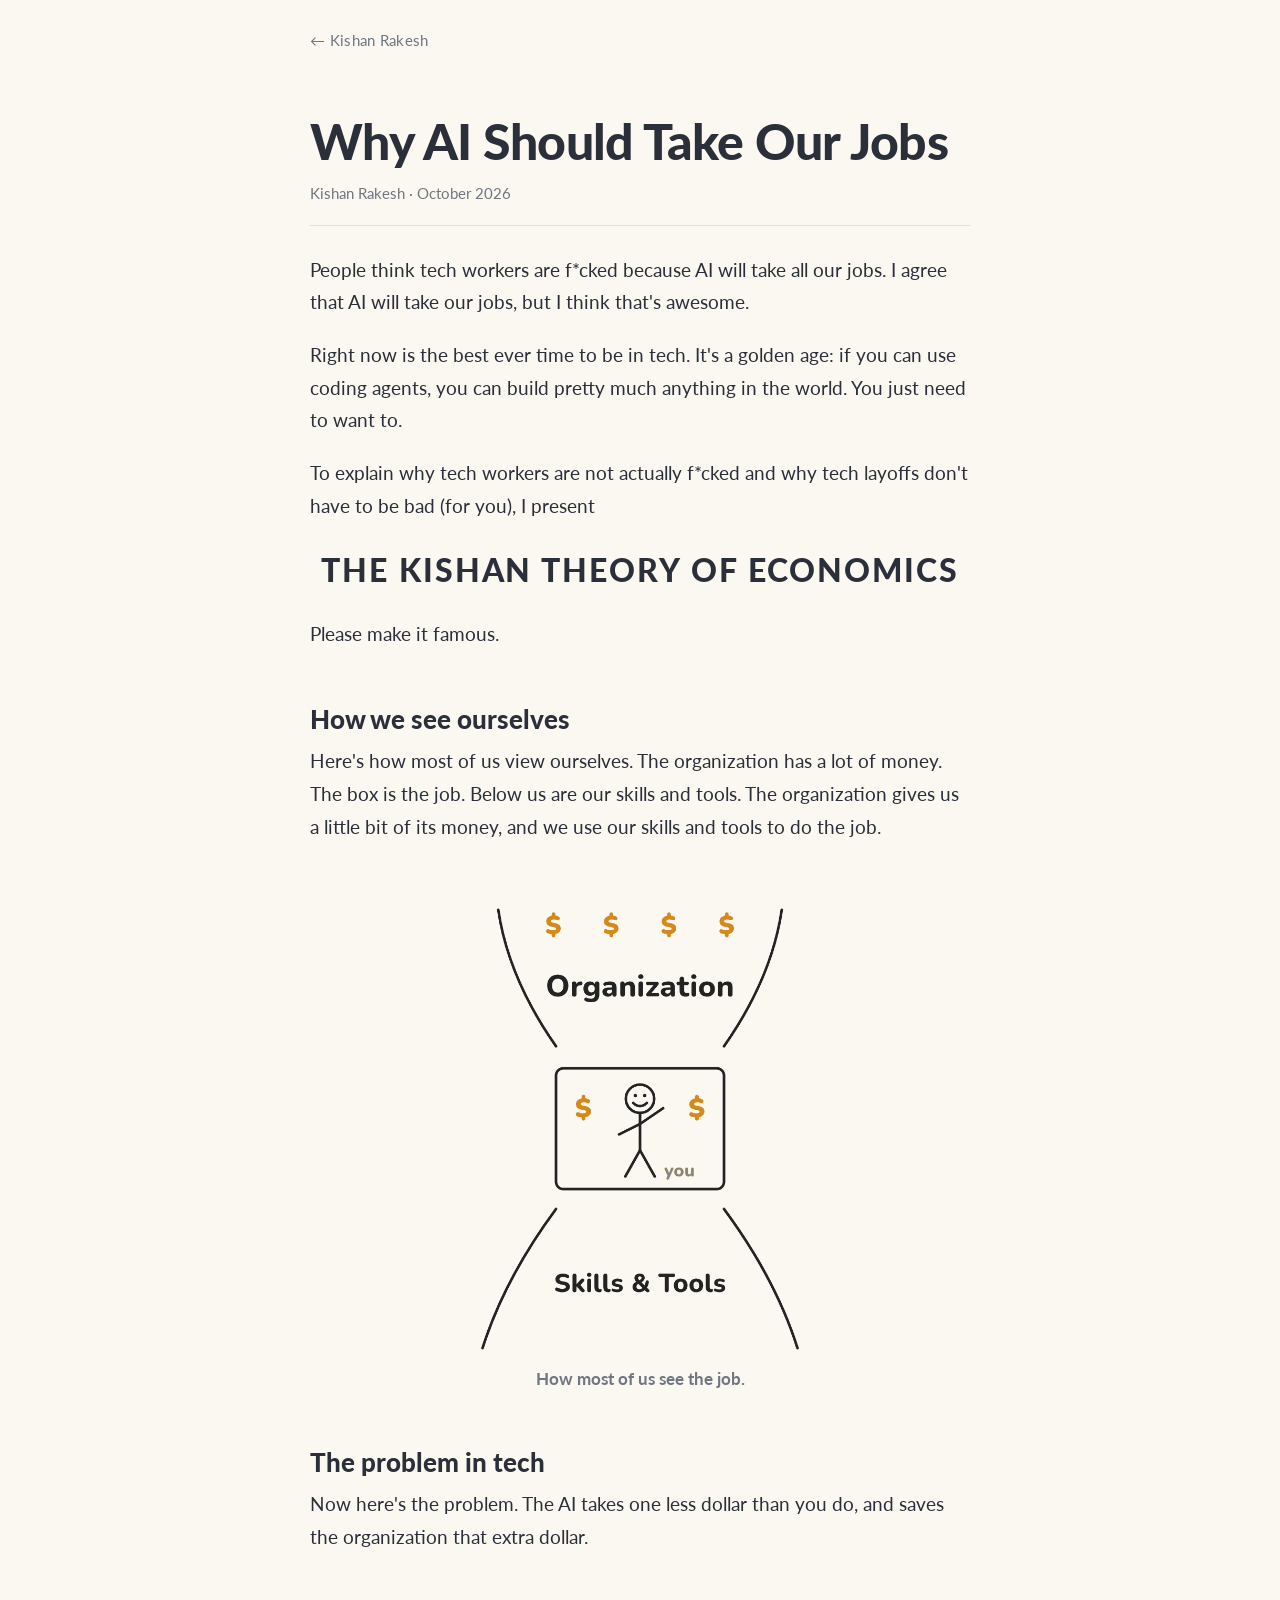
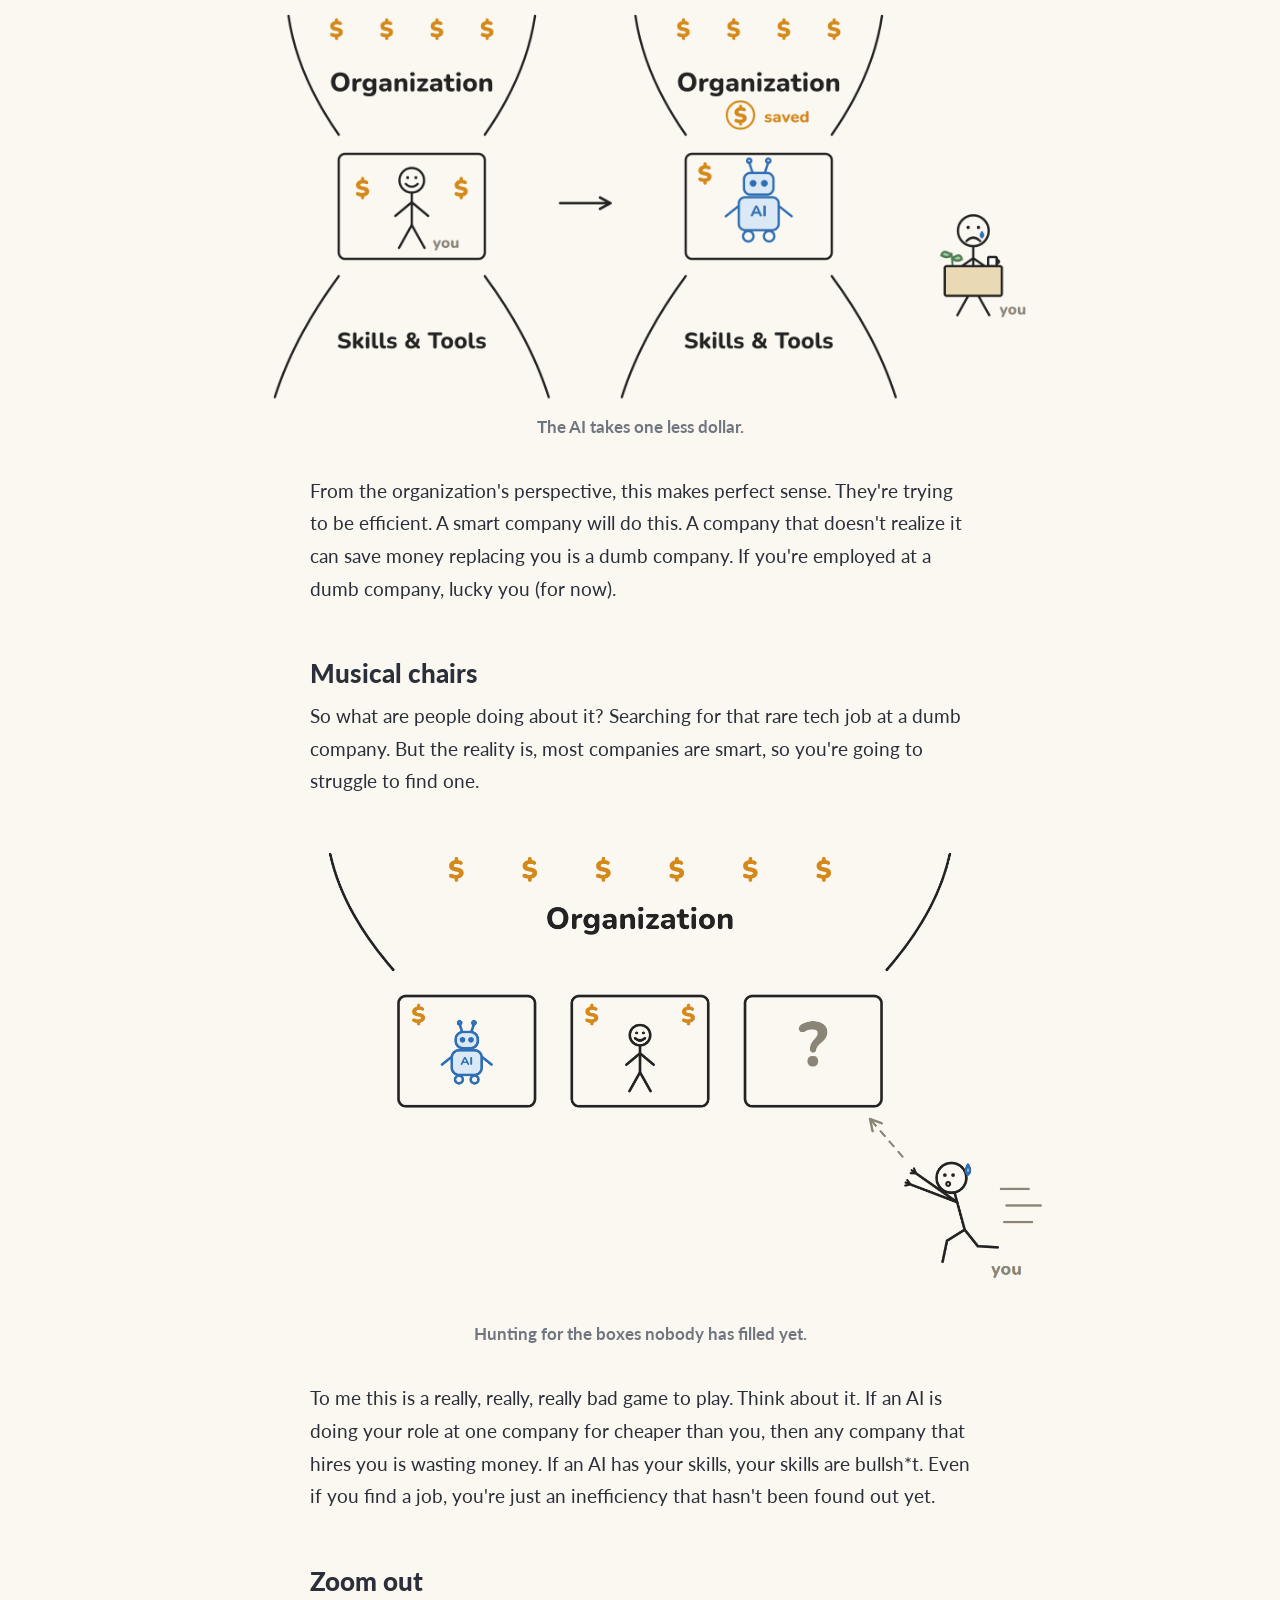
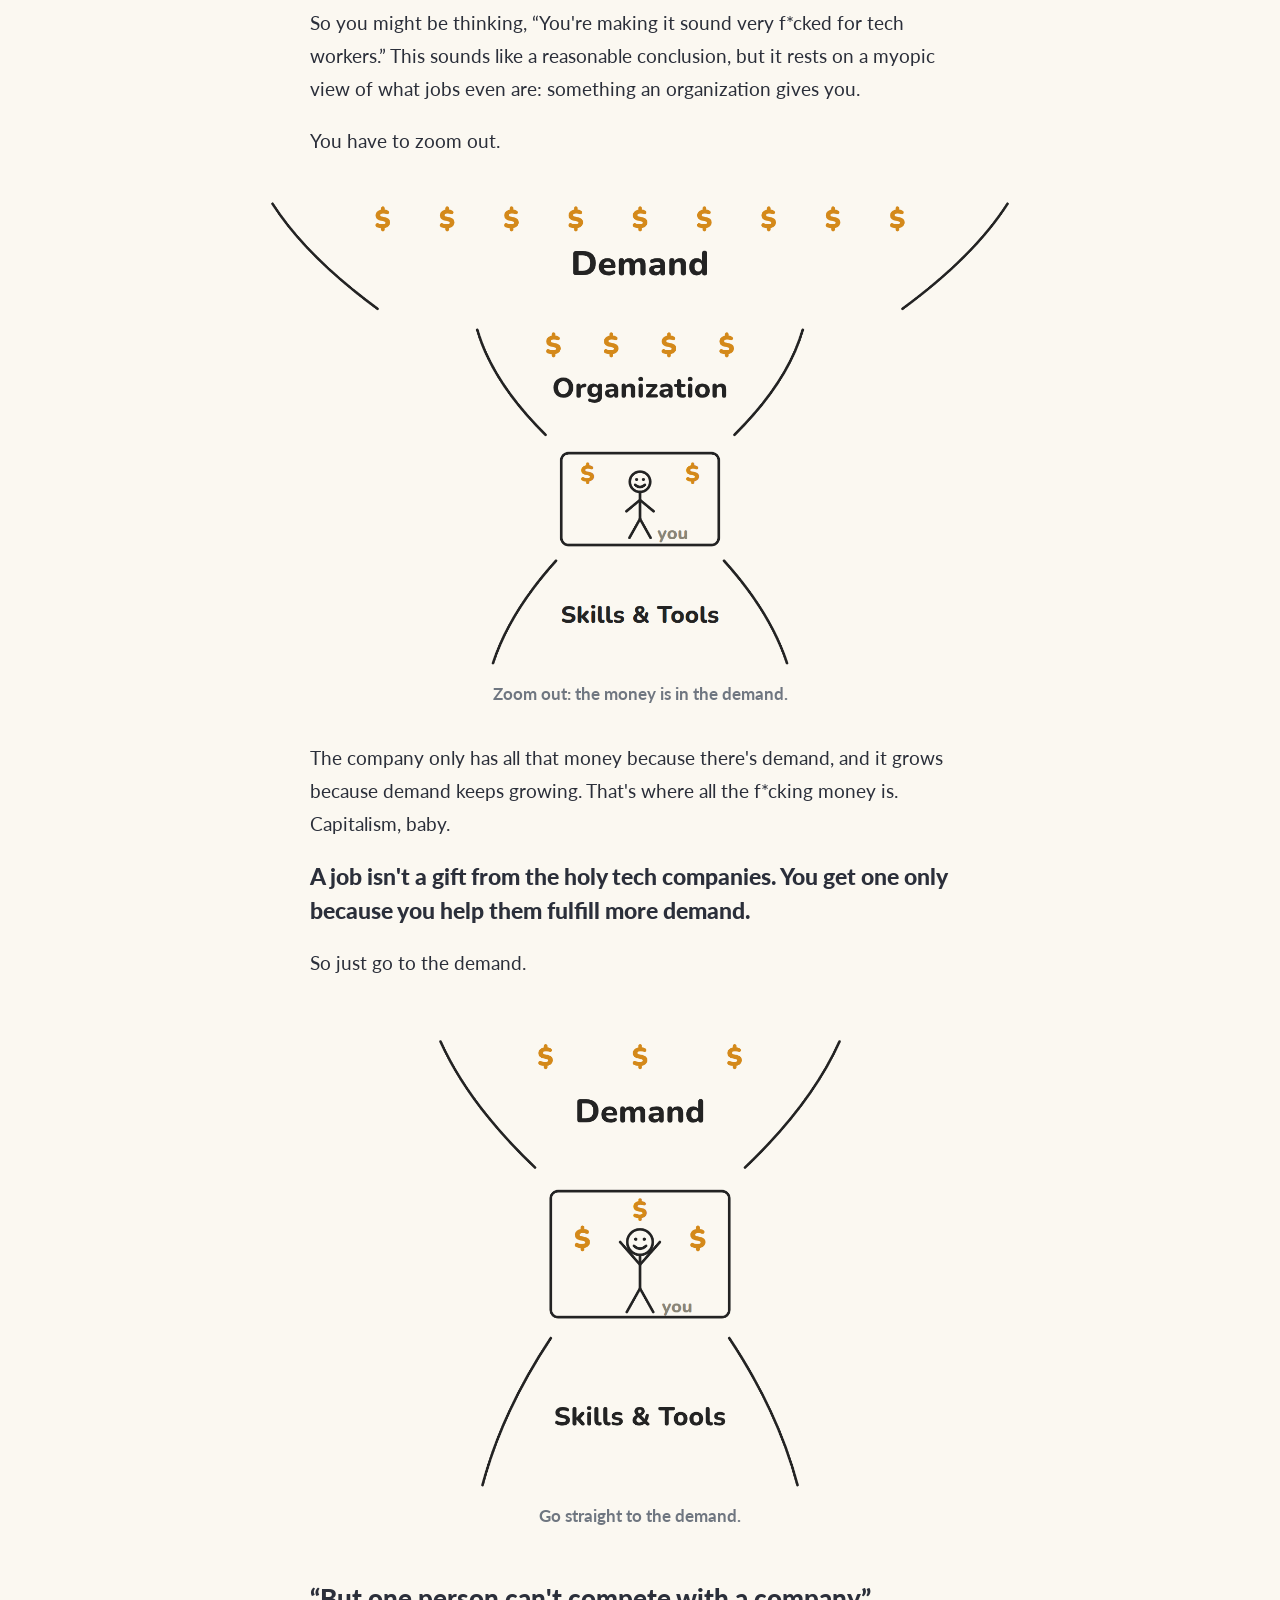
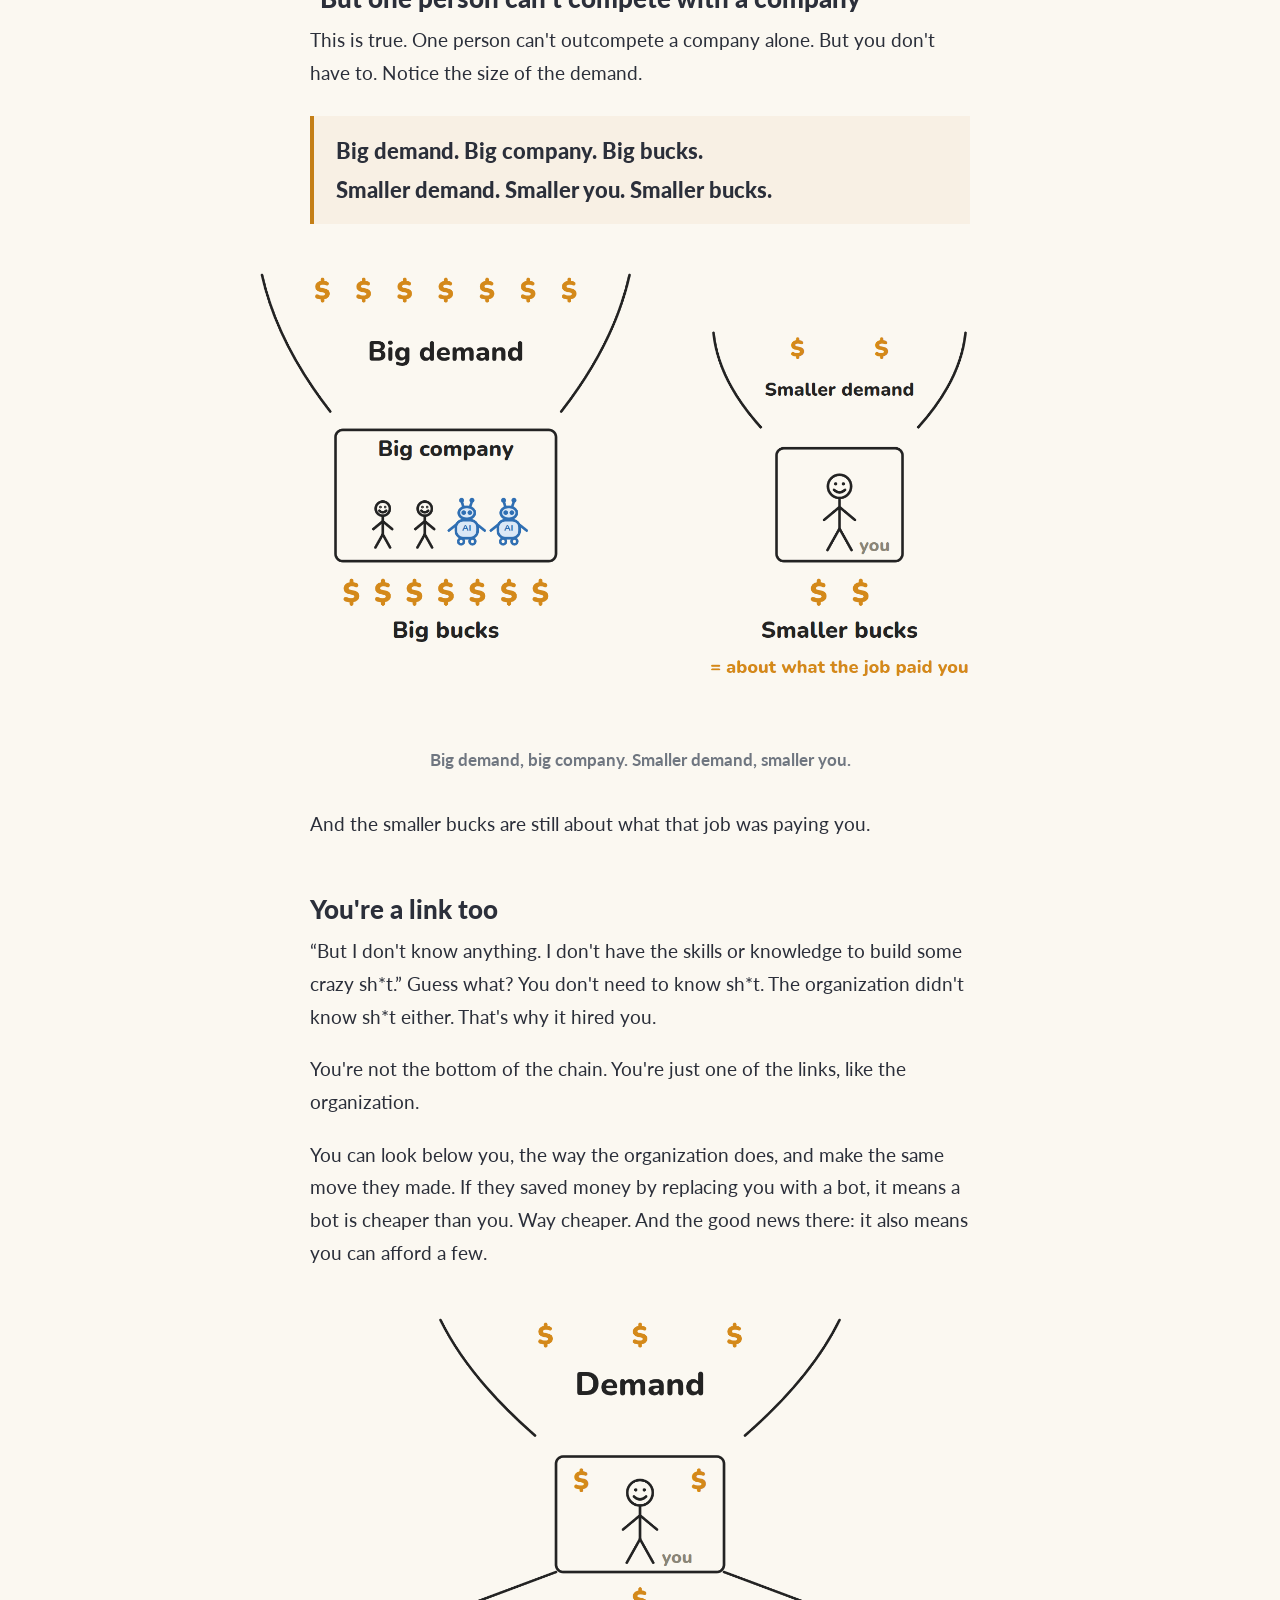
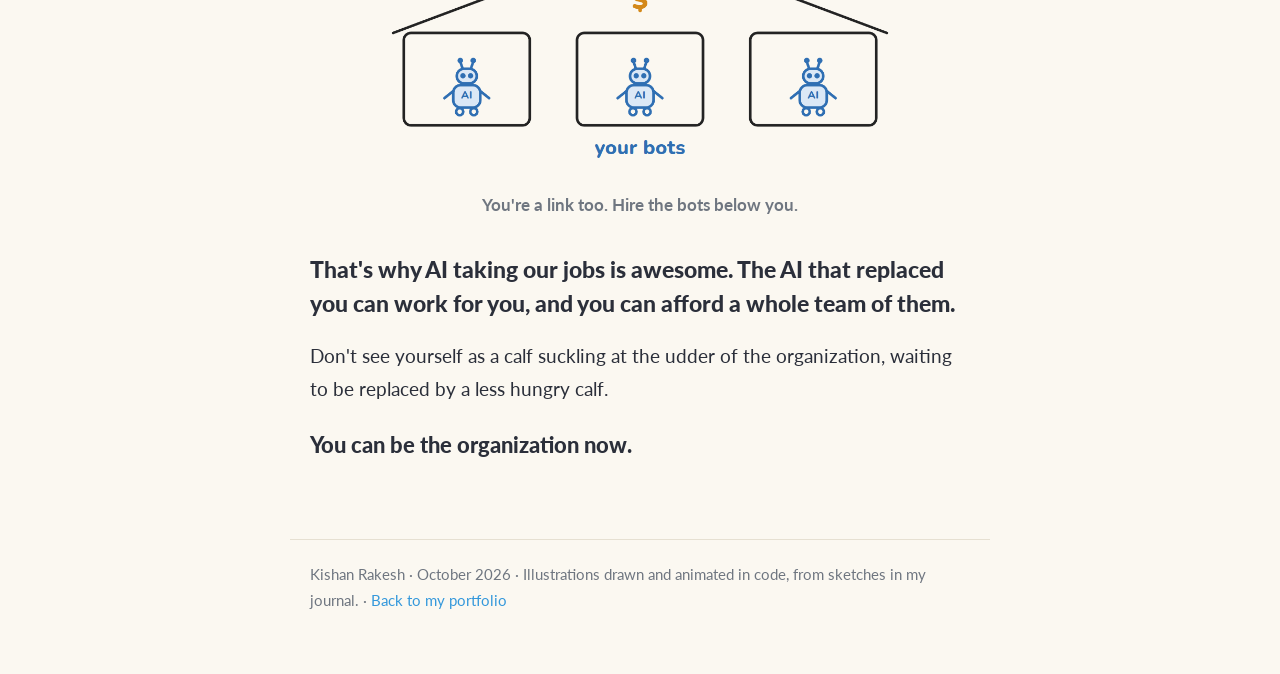
==== commit 663bbf1e: "Essay: wording tweaks" ====
--- a/writing/why-ai-should-take-our-jobs/index.html
+++ b/writing/why-ai-should-take-our-jobs/index.html
@@ -67,7 +67,7 @@
   </header>
 
   <p>People think tech workers are f*cked because AI will take all our jobs. I agree that AI will take our jobs, but I think that's awesome.</p>
-  <p>Right now is the best ever time to be in tech. It's a golden period: if you can use coding agents, you can build pretty much anything in the world. You just need to want to.</p>
+  <p>Right now is the best ever time to be in tech. It's a golden age: if you can use coding agents, you can build pretty much anything in the world. You just need to want to.</p>
   <p>To explain why tech workers are not actually f*cked and why tech layoffs don't have to be bad (for you), I present</p>
   <p class="theory">THE KISHAN THEORY OF ECONOMICS</p>
   <p>Please make it famous.</p>
@@ -96,7 +96,7 @@
   <p>To me this is a really, really, really bad game to play. Think about it. If an AI is doing your role at one company for cheaper than you, then any company that hires you is wasting money. If an AI has your skills, your skills are bullsh*t. Even if you find a job, you're just an inefficiency that hasn't been found out yet.</p>
 
   <h2>Zoom out</h2>
-  <p>So you might be thinking, &ldquo;You're making it sound very f*cked for tech workers.&rdquo; This sounds reasonable, but rests on a myopic view of what jobs even are: something an organization gives you.</p>
+  <p>So you might be thinking, &ldquo;You're making it sound very f*cked for tech workers.&rdquo; This sounds like a reasonable conclusion, but it rests on a myopic view of what jobs even are: something an organization gives you.</p>
   <p>You have to zoom out.</p>
   <figure>
     <div class="anim" role="img" aria-label="It starts on the familiar picture: the Organization funnel, you in your job box, Skills and Tools below. Then it zooms out to reveal a much wider funnel labelled Demand, overflowing with dollar signs, above the Organization."><video src="img/04-zoom-out-to-demand.mp4" poster="img/04-zoom-out-to-demand.png" width="1600" height="920" muted loop playsinline preload="none" aria-hidden="true"></video></div>
@@ -104,7 +104,7 @@
   </figure>
   <p>The company only has all that money because there's demand, and it grows because demand keeps growing. That's where all the f*cking money is. Capitalism, baby.</p>
   <p class="pull">A job isn't a gift from the holy tech companies. You get one only because you help them fulfill more demand.</p>
-  <p>So, recognition one: you're ultimately serving demand, not an organization. Just go to the demand.</p>
+  <p>So just go to the demand.</p>
   <figure>
     <div class="anim" role="img" aria-label="Demand pours into the Organization, which pays you two dollars in your box. The Organization slides away and takes those two dollars with it. Your box rises to sit directly under Demand, three dollars drop straight in, and you cheer with both arms up. Skills and Tools sit below."><video src="img/05-go-to-the-demand.mp4" poster="img/05-go-to-the-demand.png" width="1600" height="920" muted loop playsinline preload="none" aria-hidden="true"></video></div>
     <figcaption>Go straight to the demand.</figcaption>
@@ -123,8 +123,8 @@
   <p>And the smaller bucks are still about what that job was paying you.</p>
 
   <h2>You're a link too</h2>
-  <p>&ldquo;But I don't know anything. I don't have the skills or knowledge to build some crazy sh*t.&rdquo; Guess what? You don't need to know sh*t.</p>
-  <p>Recognition two: you're not the bottom of the chain. You're just one of the links, the same way the organization is one of the links.</p>
+  <p>&ldquo;But I don't know anything. I don't have the skills or knowledge to build some crazy sh*t.&rdquo; Guess what? You don't need to know sh*t. The organization didn't know sh*t either. That's why it hired you.</p>
+  <p>You're not the bottom of the chain. You're just one of the links, like the organization.</p>
   <p>You can look below you, the way the organization does, and make the same move they made. If they saved money by replacing you with a bot, it means a bot is cheaper than you. Way cheaper. And the good news there: it also means you can afford a few.</p>
   <figure>
     <div class="anim" role="img" aria-label="A Demand funnel feeds your box, where you have three dollars. Lines grow down from your box to three new boxes, a blue robot drops into each one, and one of your three dollars goes down to them. They are labelled your bots."><video src="img/07-hire-below-you.mp4" poster="img/07-hire-below-you.png" width="1600" height="920" muted loop playsinline preload="none" aria-hidden="true"></video></div>
@@ -132,7 +132,7 @@
   </figure>
   <p class="pull">That's why AI taking our jobs is awesome. The AI that replaced you can work for you, and you can afford a whole team of them.</p>
   <p>Don't see yourself as a calf suckling at the udder of the organization, waiting to be replaced by a less hungry calf.</p>
-  <p class="end">You're the organization now.</p>
+  <p class="end">You can be the organization now.</p>
 </article>
 <footer>
   Kishan Rakesh &middot; October 2026 &middot; Illustrations drawn and animated in code, from sketches in my journal. &middot; <a href="../../">Back to my portfolio</a>
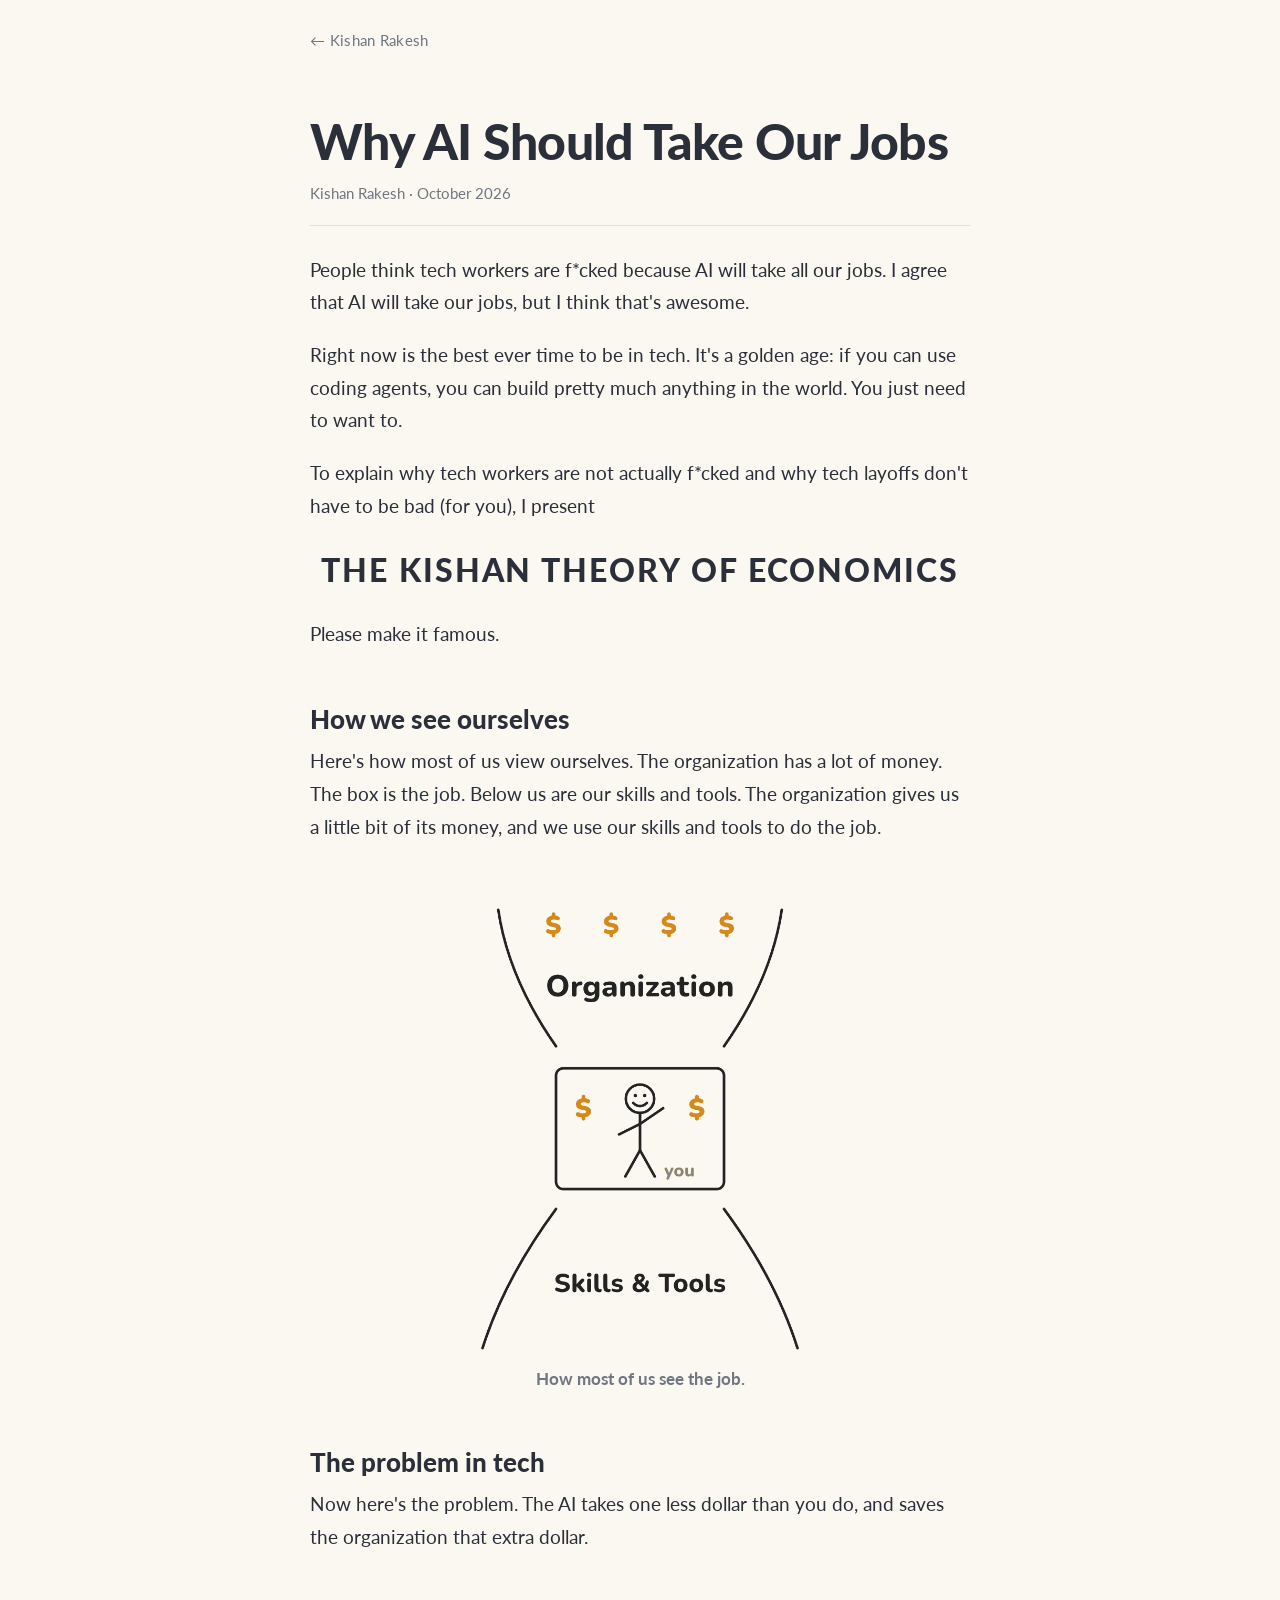
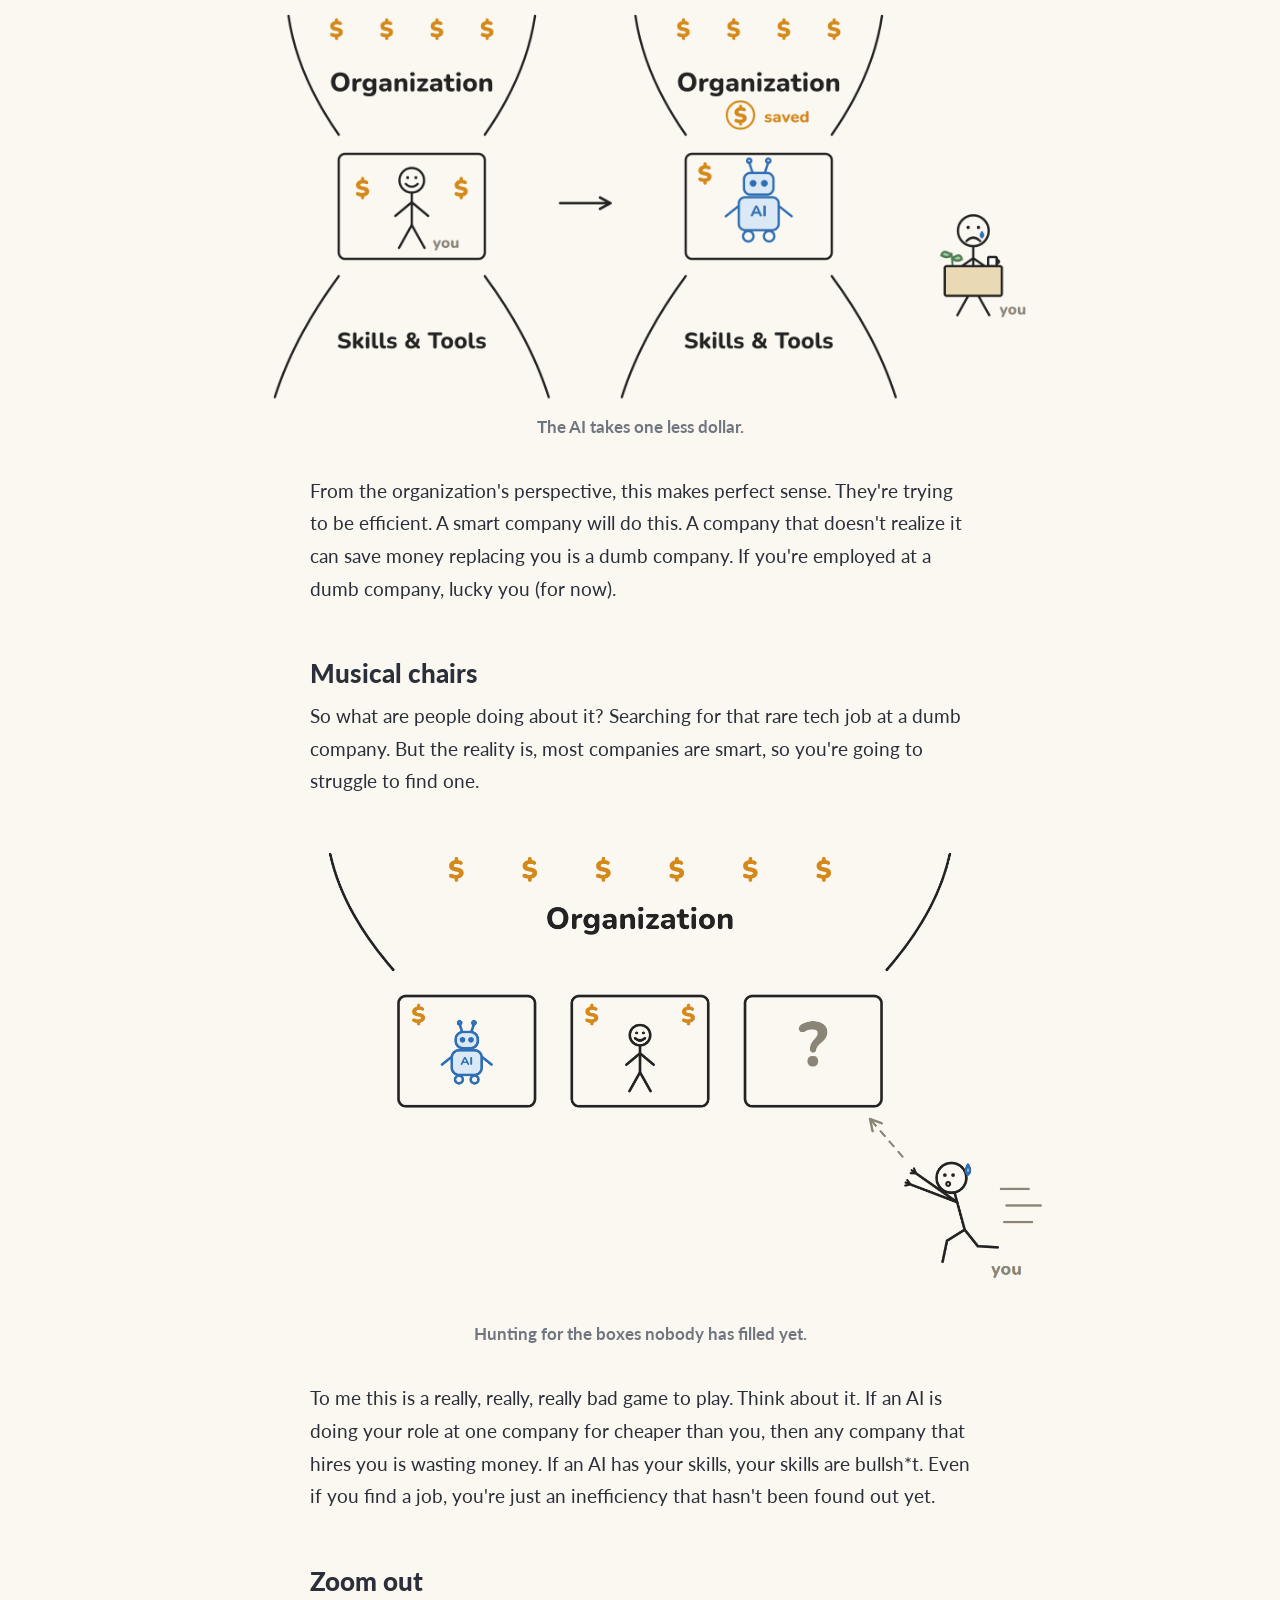
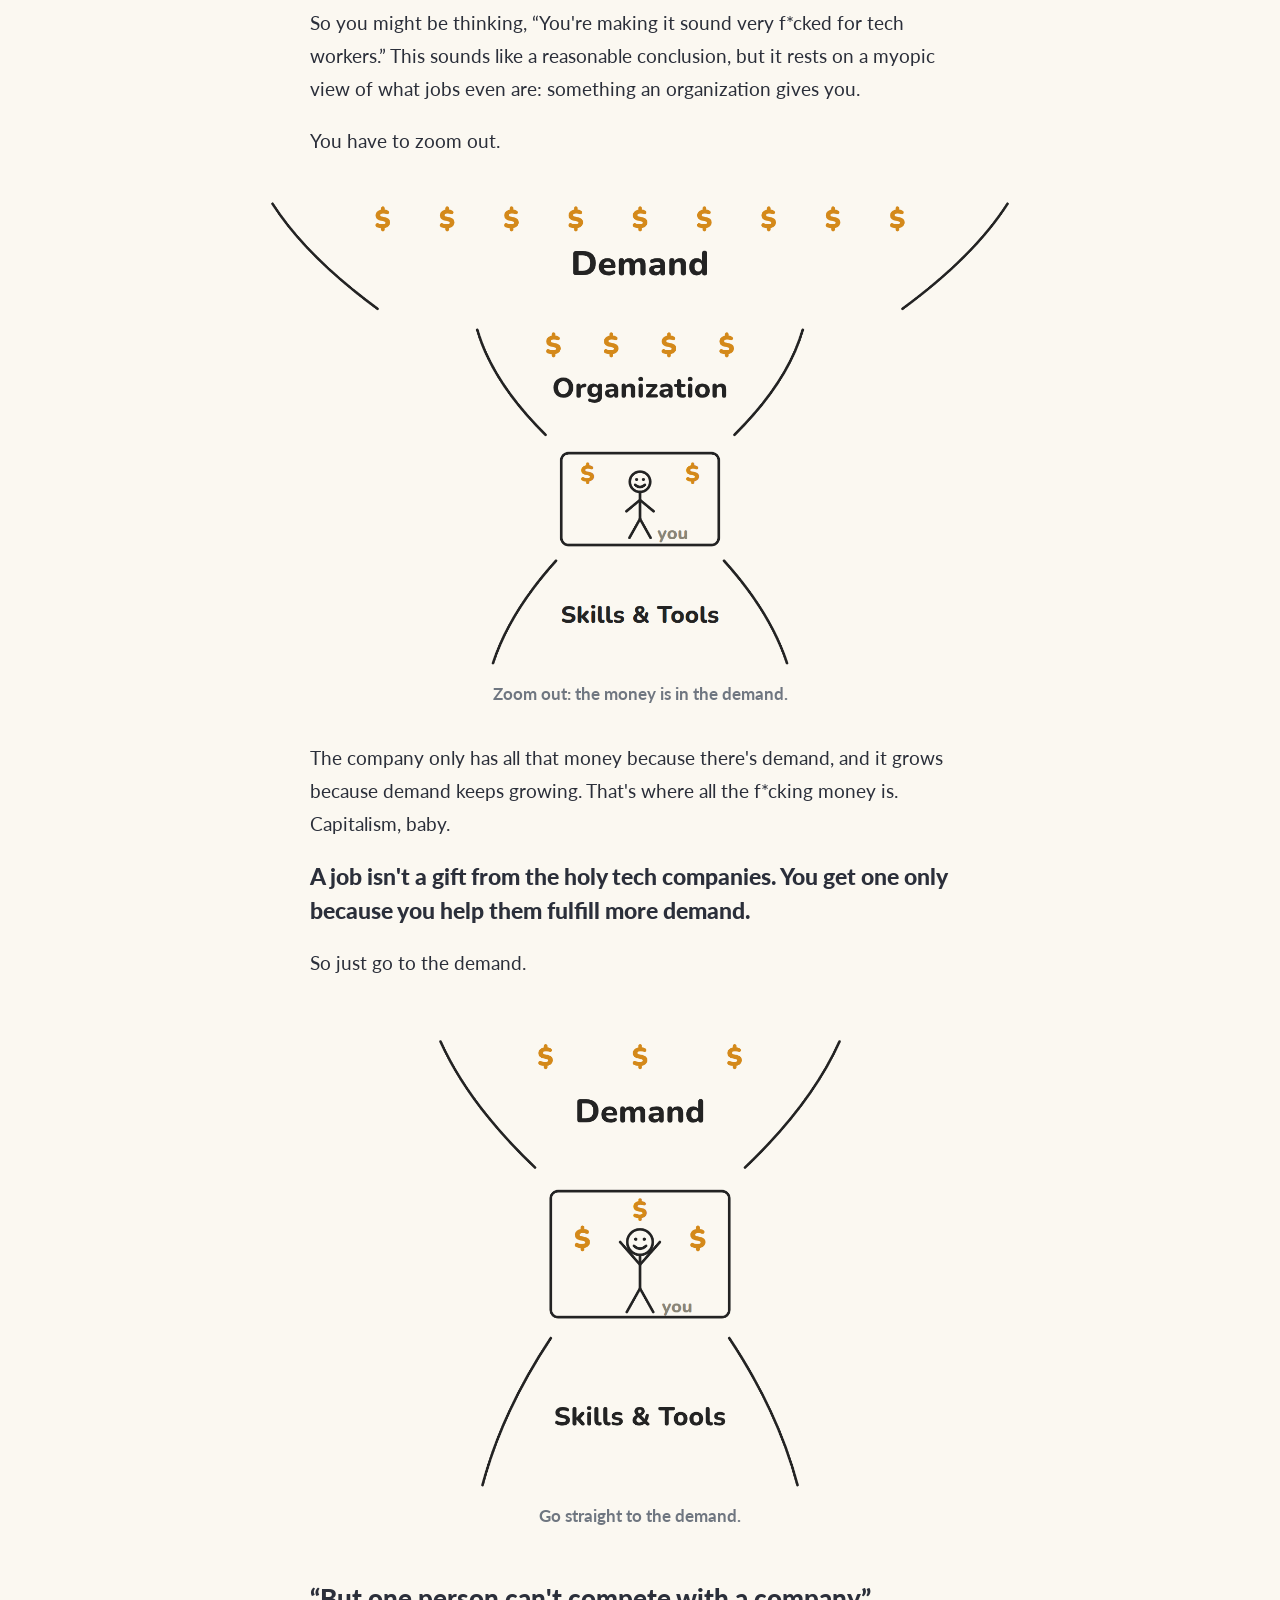
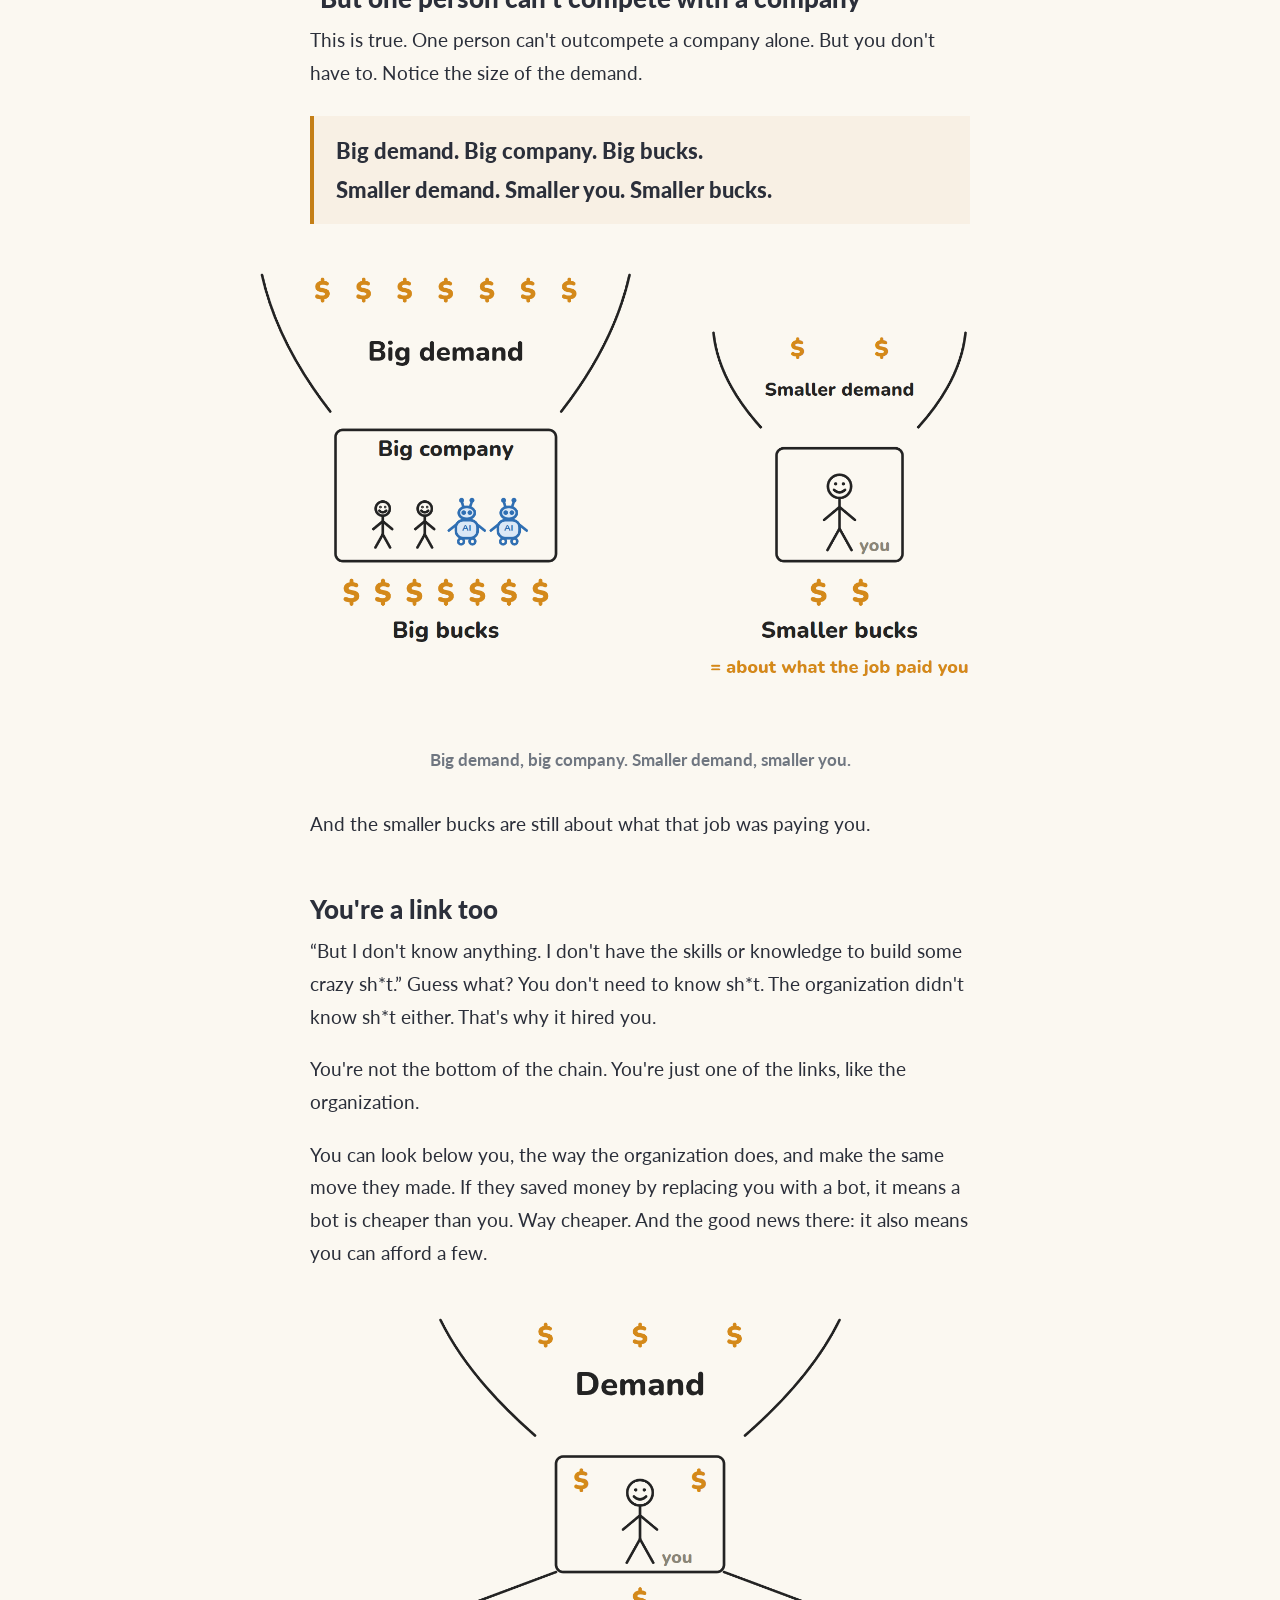
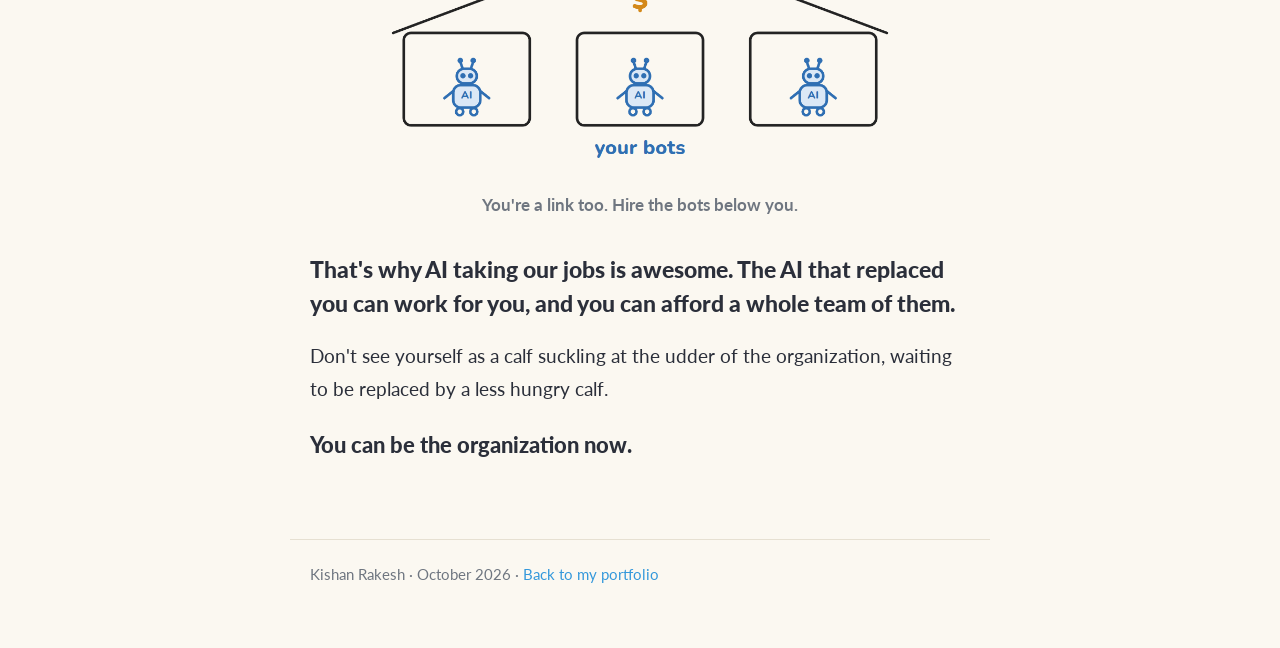
==== commit 8ccc904d: "Essay: footer without the illustrations note" ====
--- a/writing/why-ai-should-take-our-jobs/index.html
+++ b/writing/why-ai-should-take-our-jobs/index.html
@@ -135,7 +135,7 @@
   <p class="end">You can be the organization now.</p>
 </article>
 <footer>
-  Kishan Rakesh &middot; October 2026 &middot; Illustrations drawn and animated in code, from sketches in my journal. &middot; <a href="../../">Back to my portfolio</a>
+  Kishan Rakesh &middot; October 2026 &middot; <a href="../../">Back to my portfolio</a>
 </footer>
 <script>
   // The drawings are short silent loops: each plays while it's on screen and pauses when it leaves.
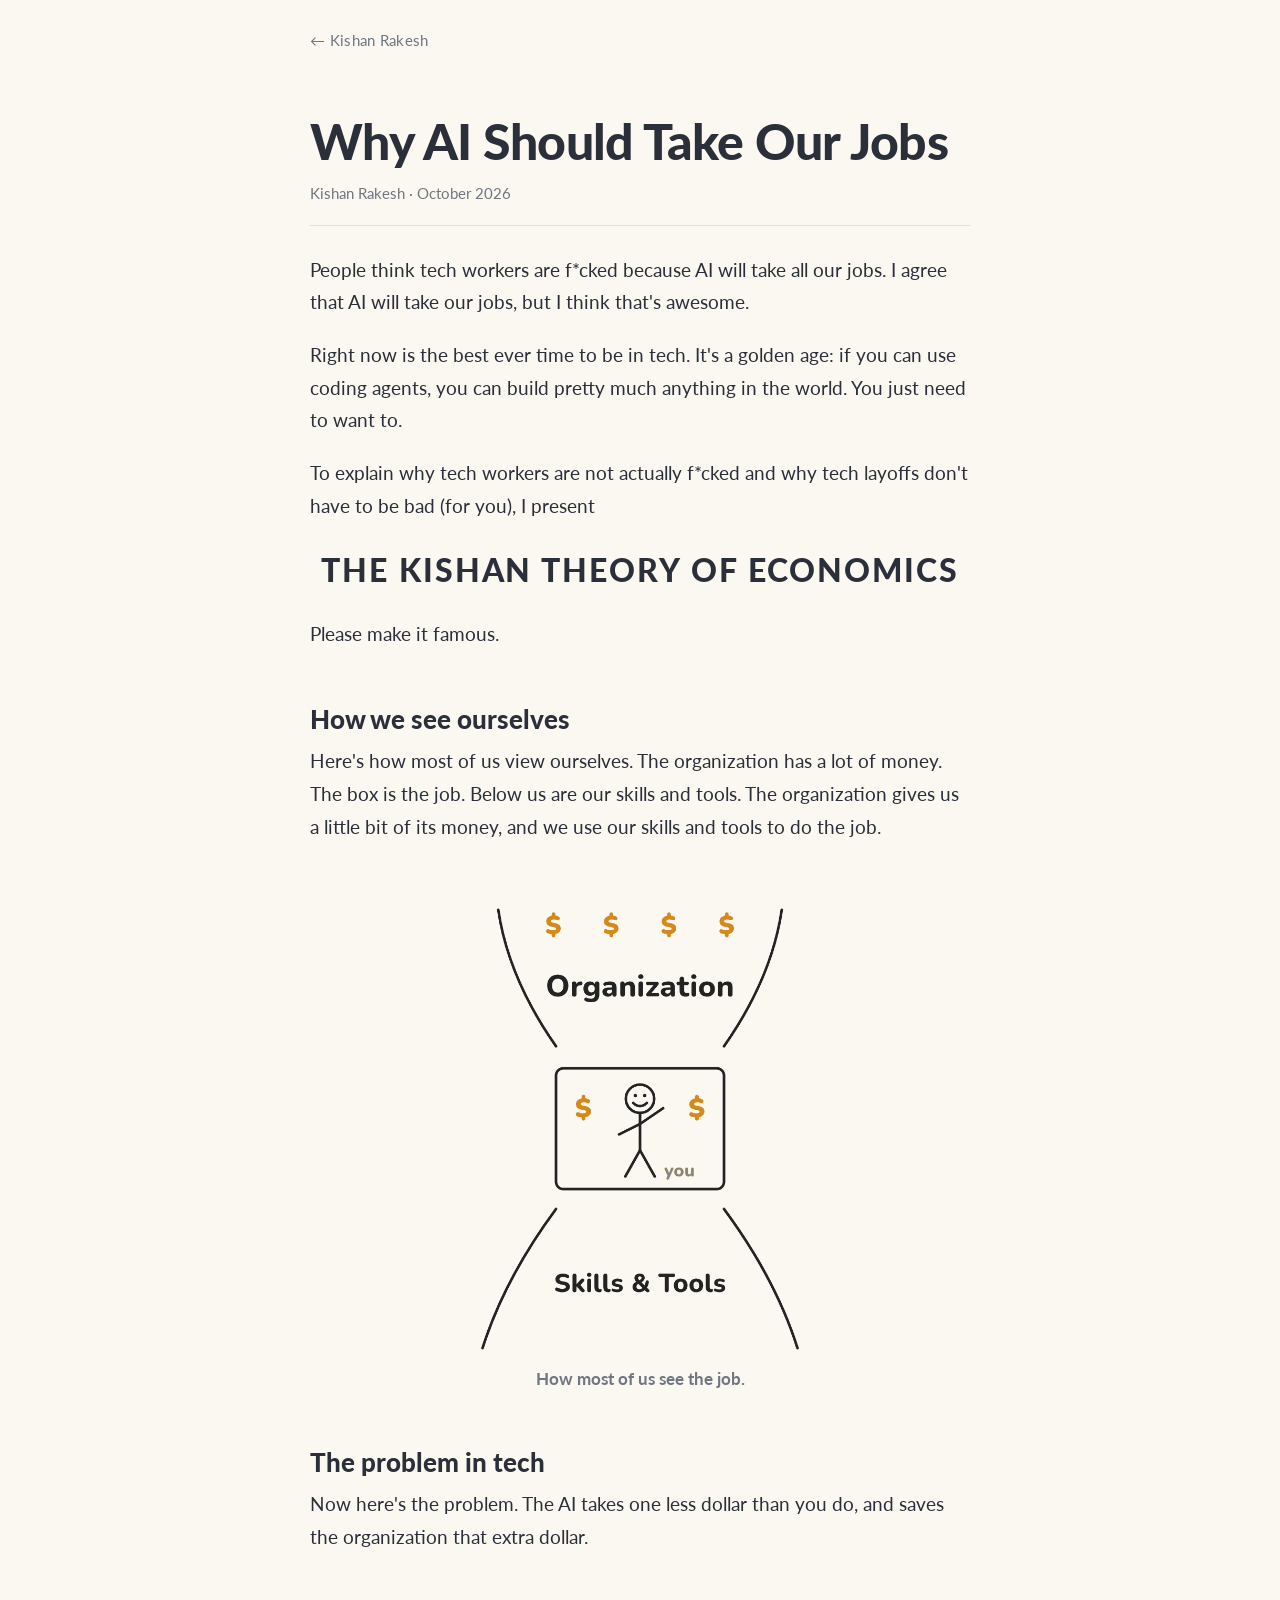
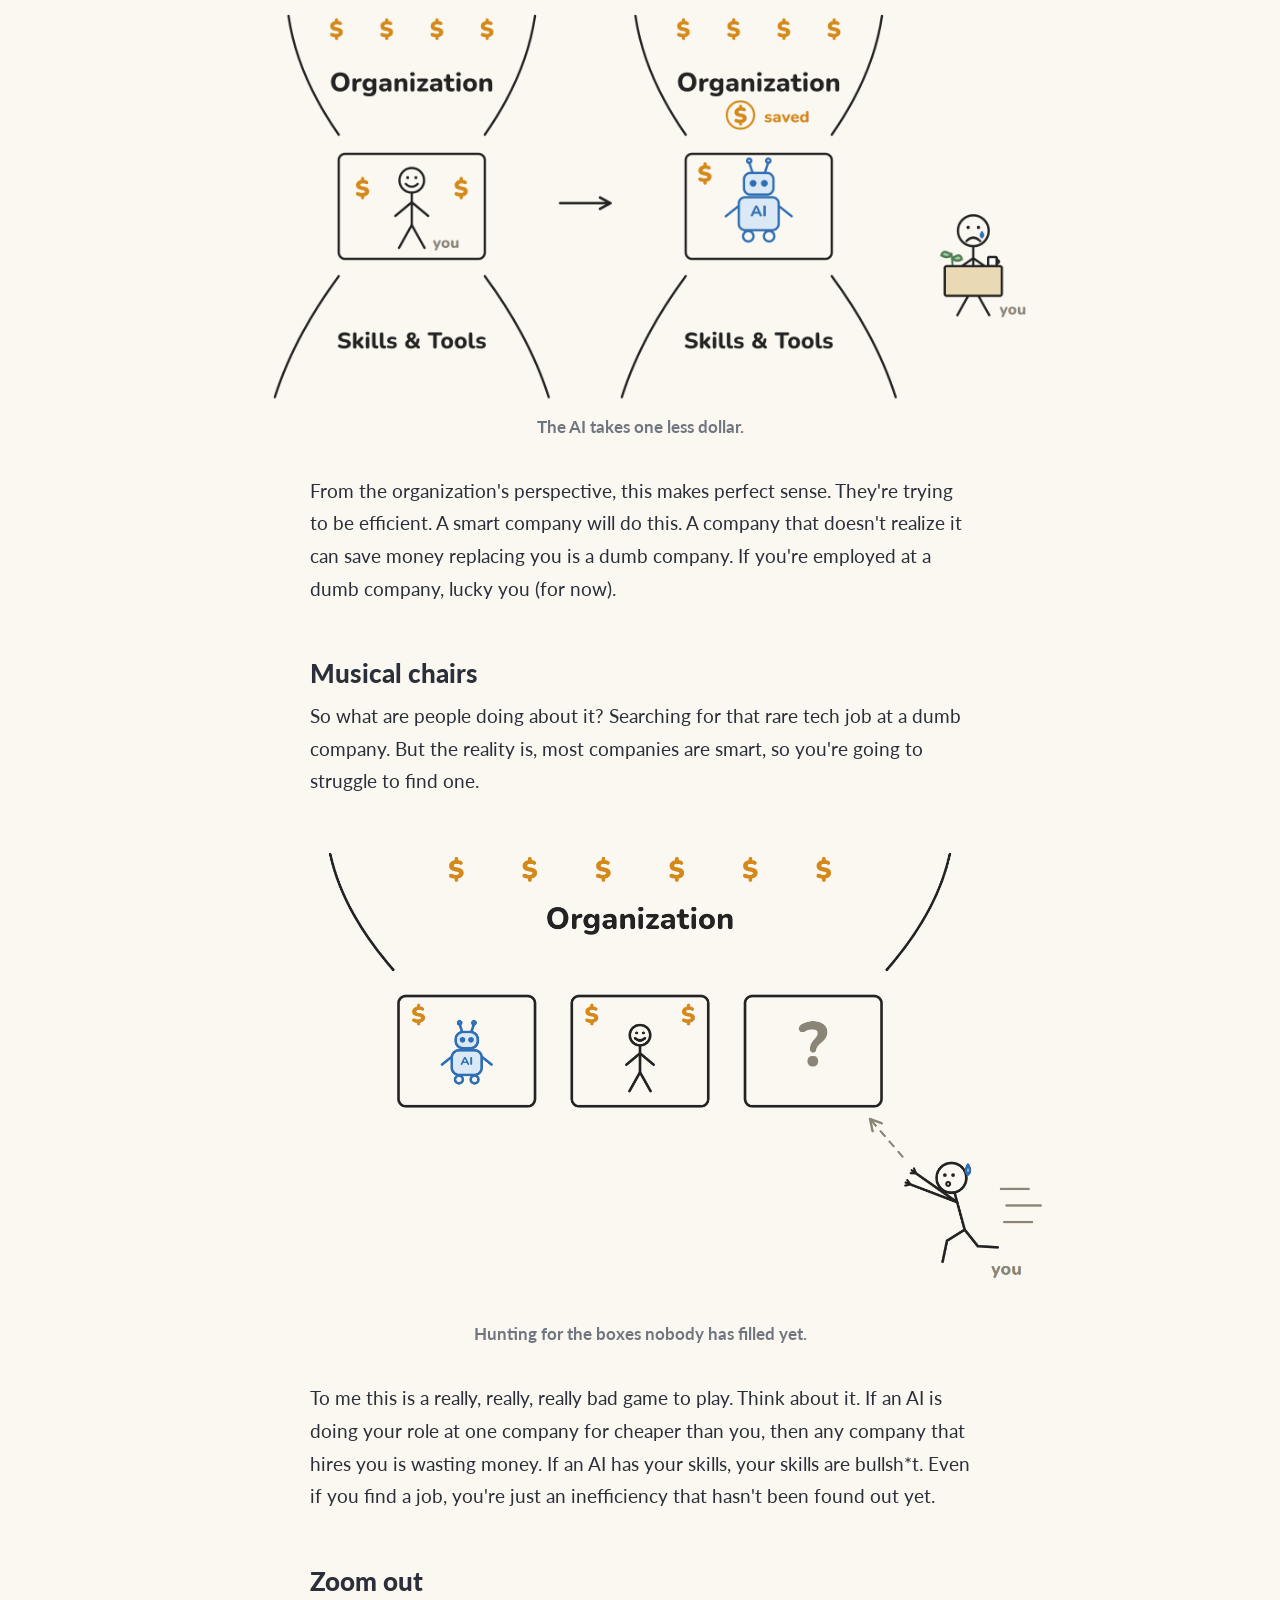
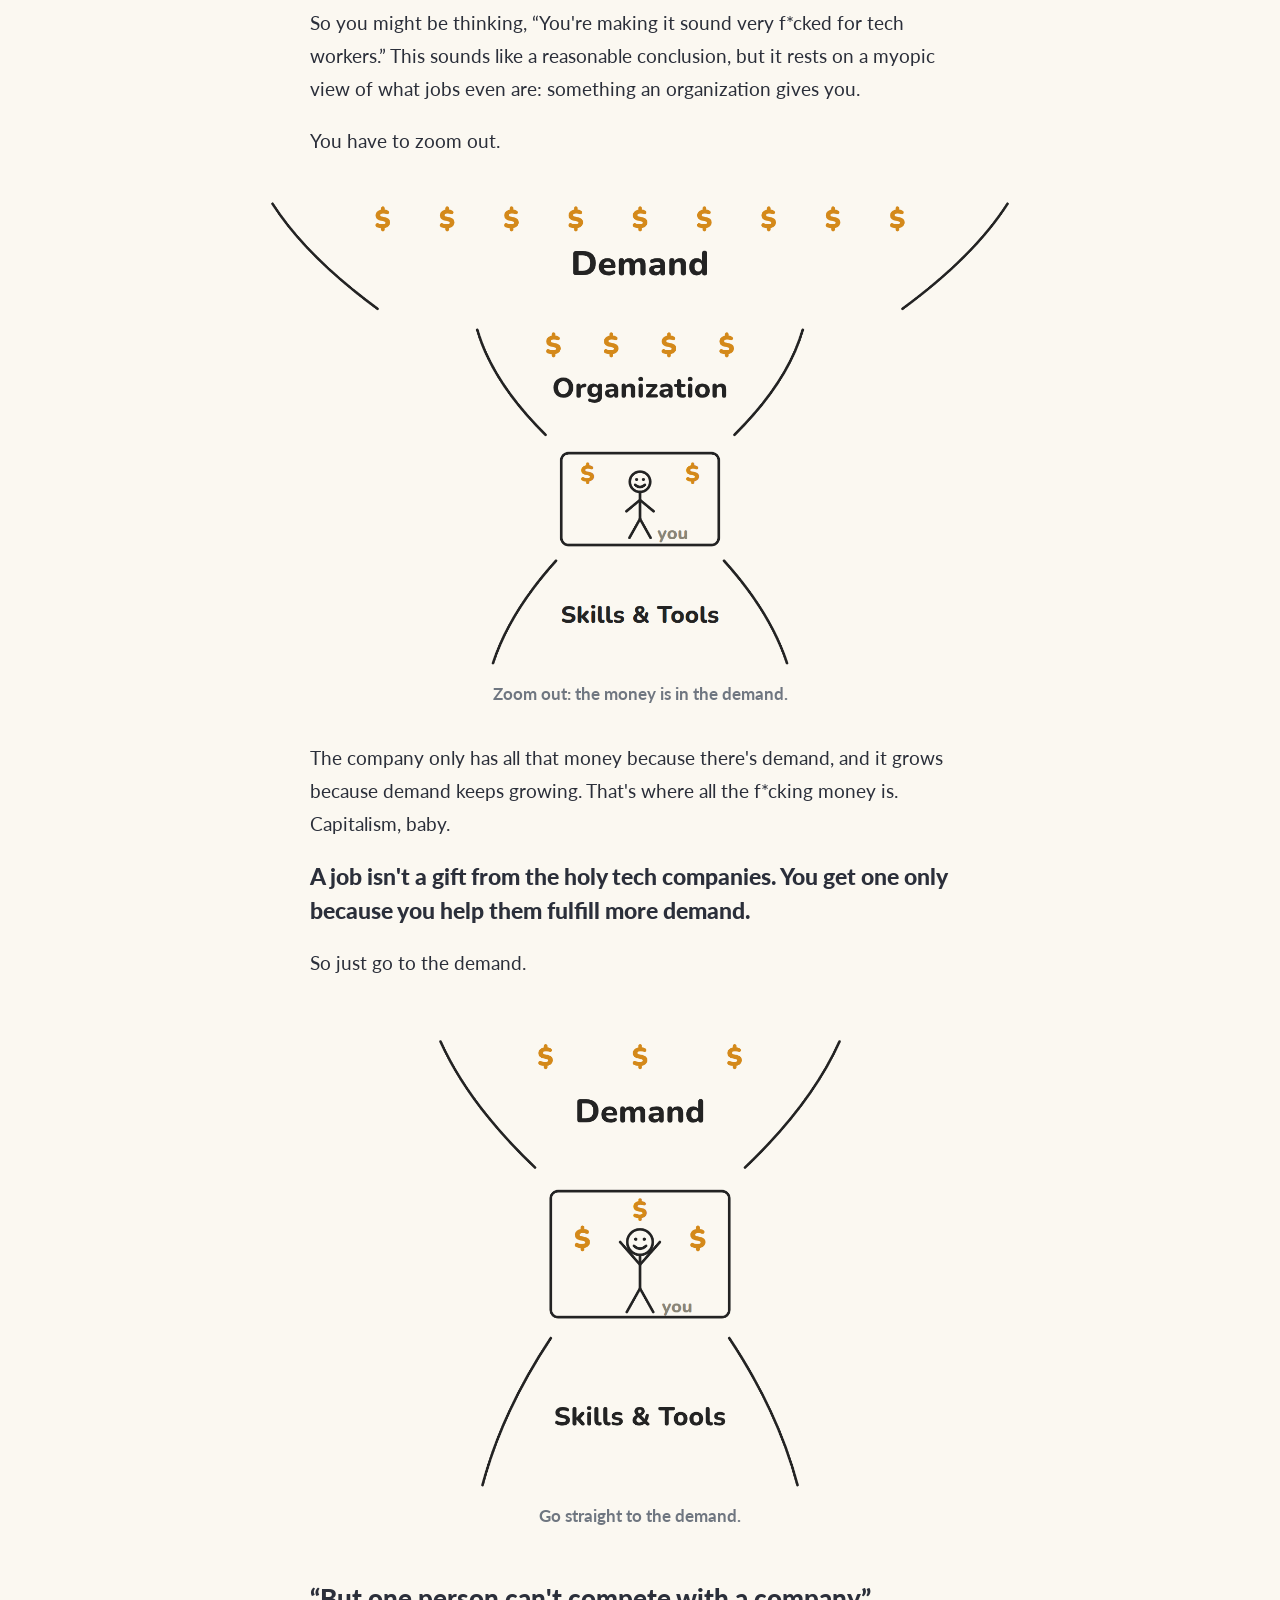
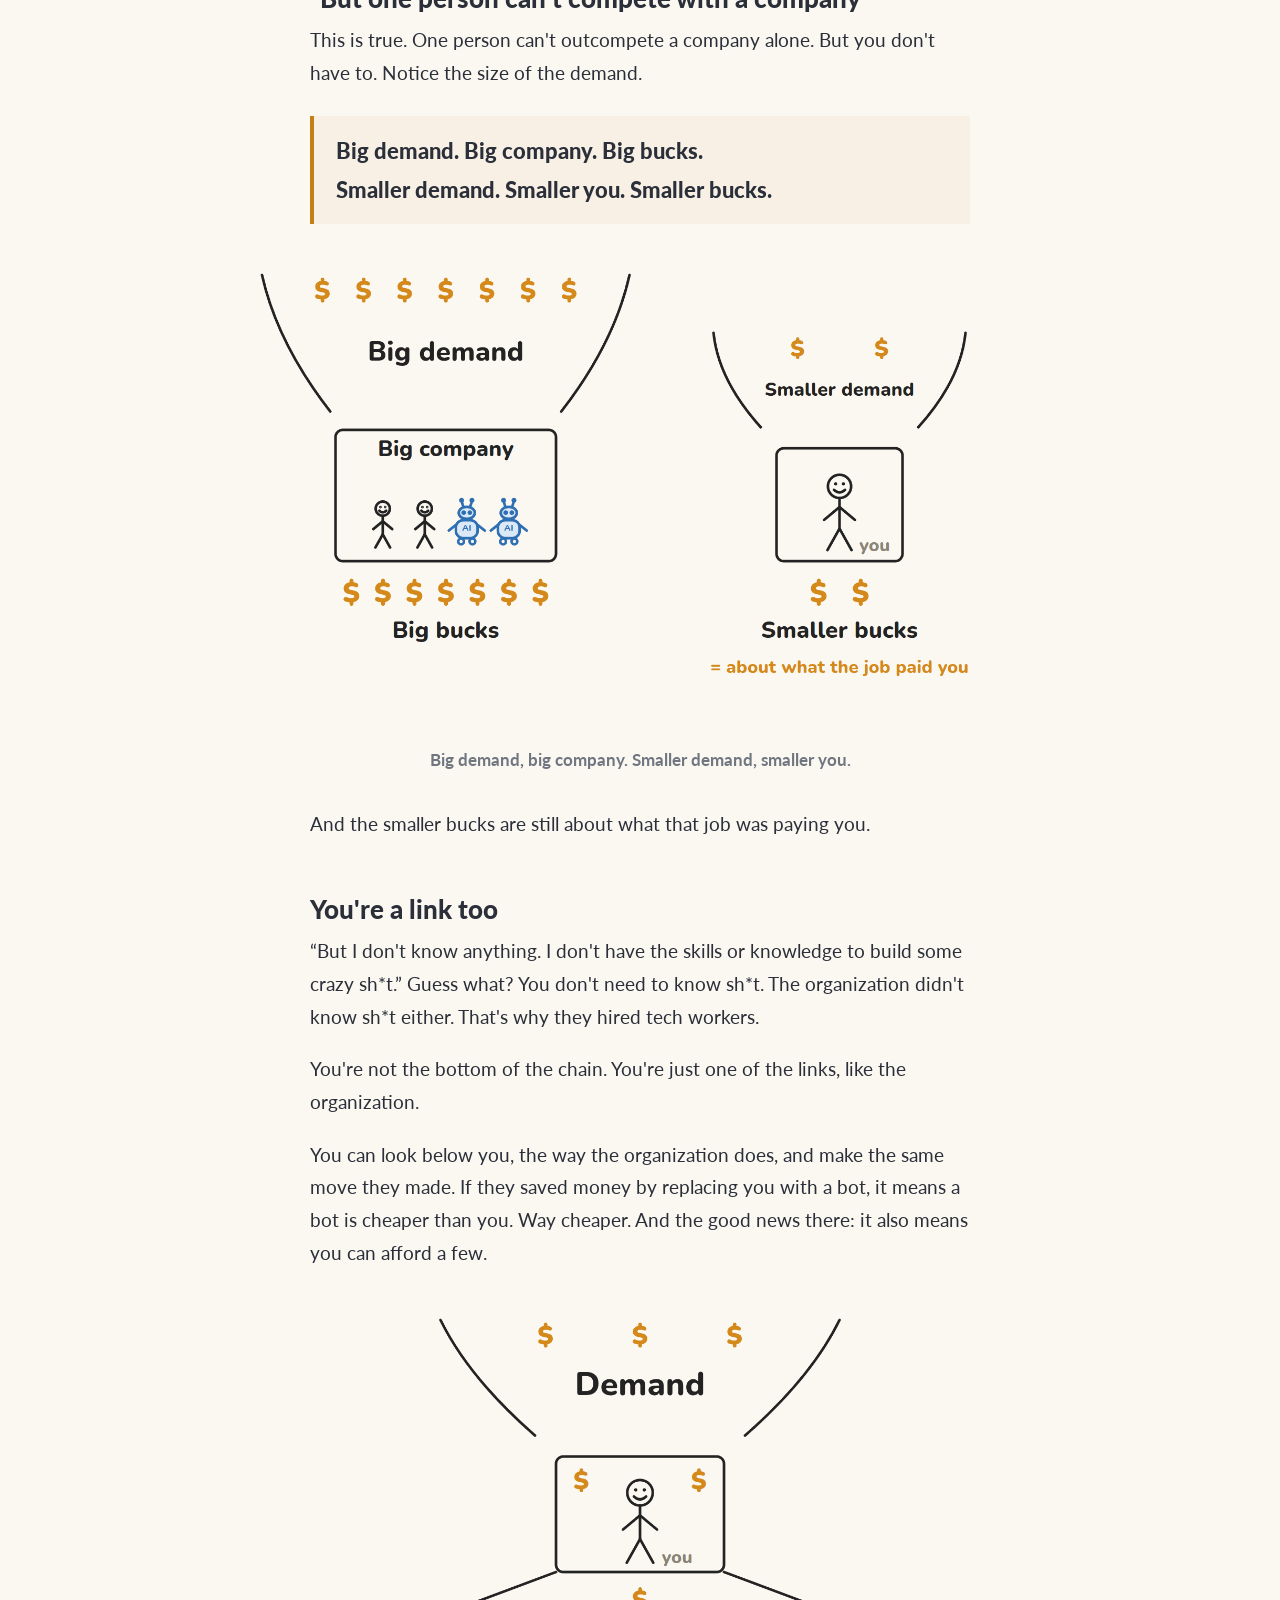
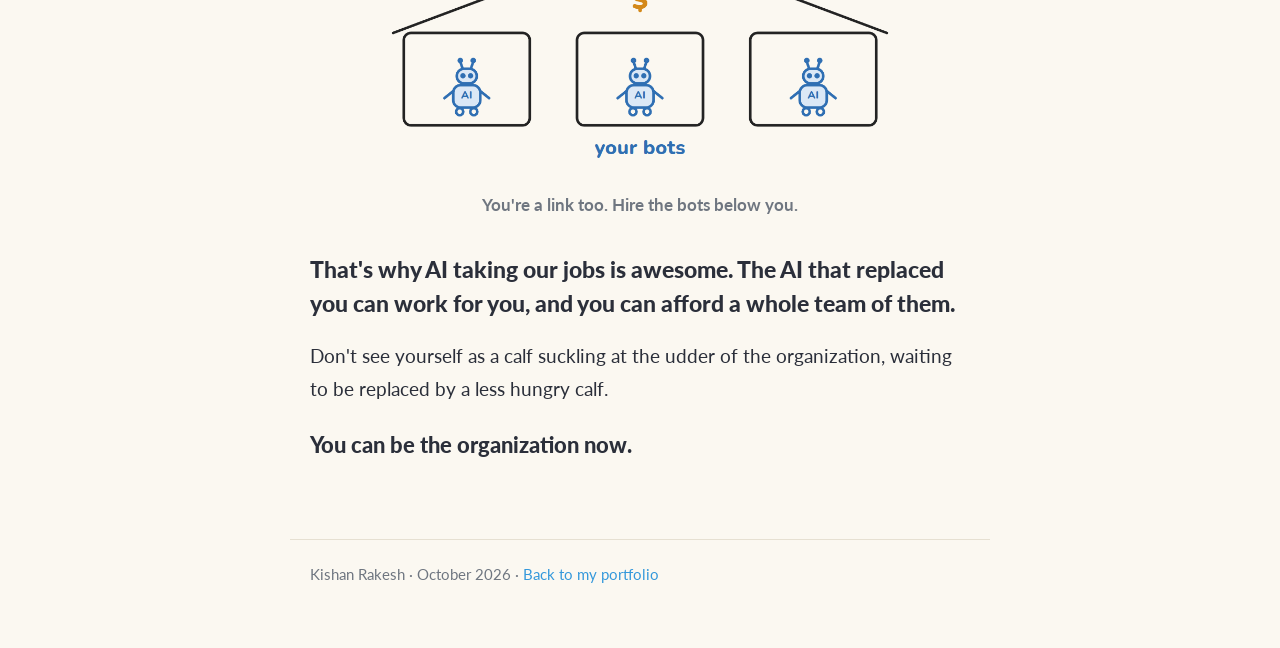
==== commit 746f4ca7: "Essay: 'That's why they hired tech workers.'" ====
--- a/writing/why-ai-should-take-our-jobs/index.html
+++ b/writing/why-ai-should-take-our-jobs/index.html
@@ -123,7 +123,7 @@
   <p>And the smaller bucks are still about what that job was paying you.</p>
 
   <h2>You're a link too</h2>
-  <p>&ldquo;But I don't know anything. I don't have the skills or knowledge to build some crazy sh*t.&rdquo; Guess what? You don't need to know sh*t. The organization didn't know sh*t either. That's why it hired you.</p>
+  <p>&ldquo;But I don't know anything. I don't have the skills or knowledge to build some crazy sh*t.&rdquo; Guess what? You don't need to know sh*t. The organization didn't know sh*t either. That's why they hired tech workers.</p>
   <p>You're not the bottom of the chain. You're just one of the links, like the organization.</p>
   <p>You can look below you, the way the organization does, and make the same move they made. If they saved money by replacing you with a bot, it means a bot is cheaper than you. Way cheaper. And the good news there: it also means you can afford a few.</p>
   <figure>
